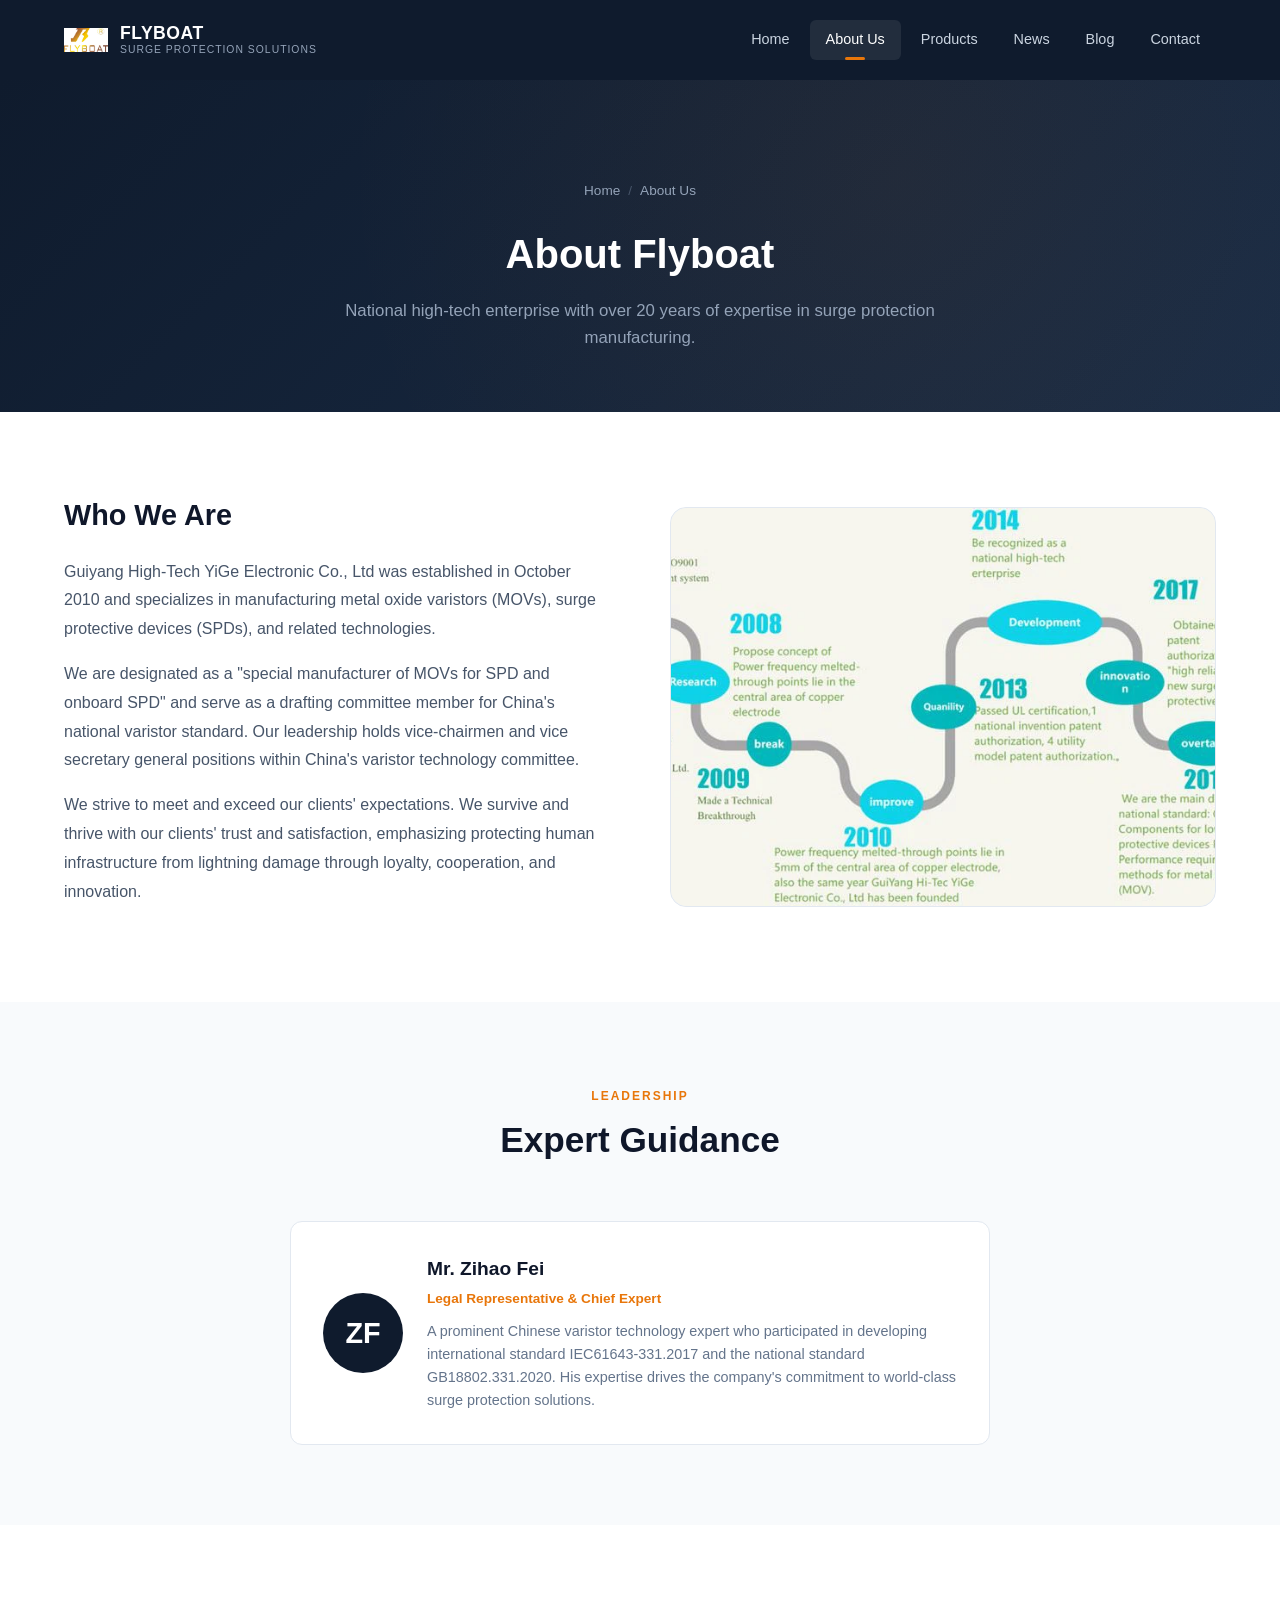
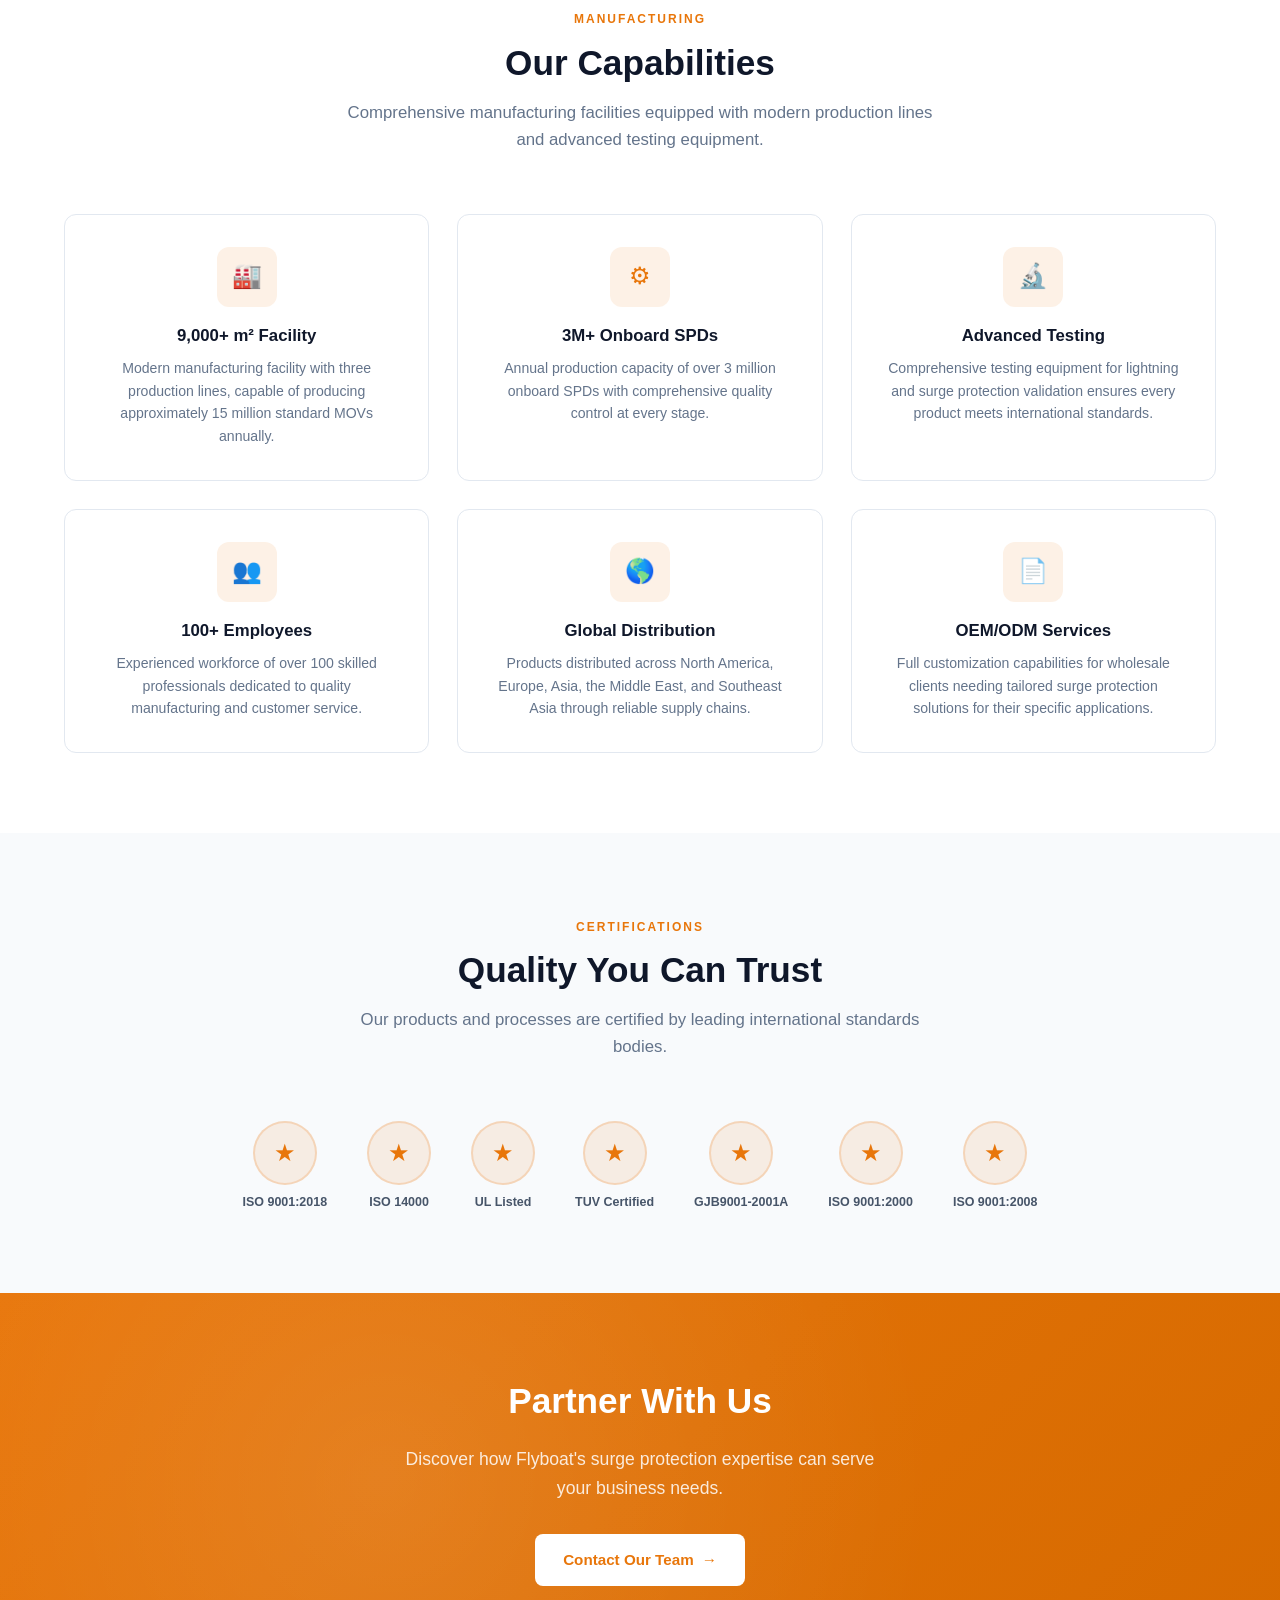
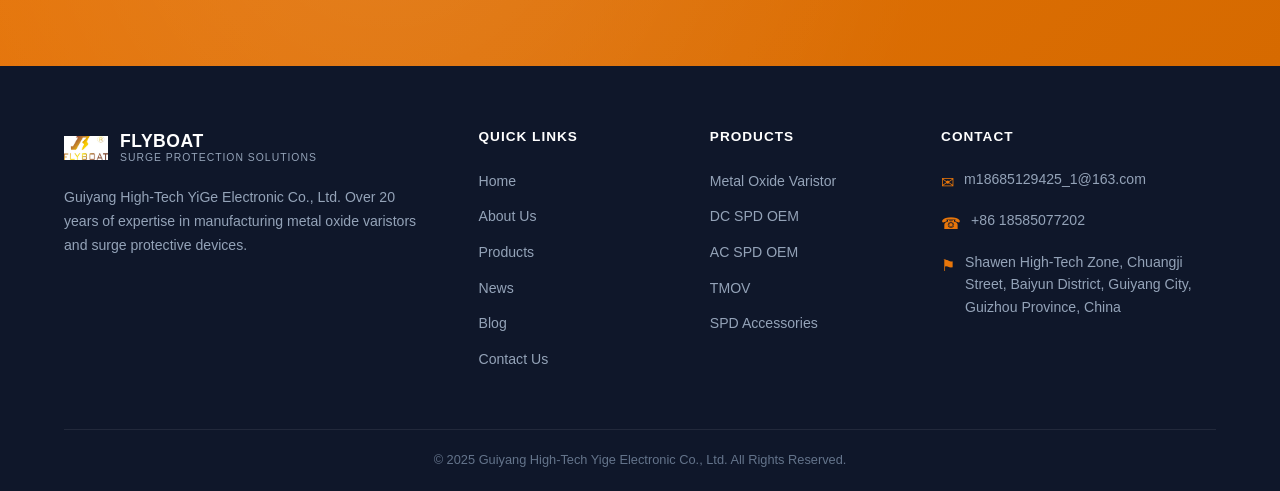
==== about.html @ f87acbf8 "initial commit for flyboat website files" ====
<!DOCTYPE html>
<html lang="en">
<head>
  <meta charset="UTF-8">
  <meta name="viewport" content="width=device-width, initial-scale=1.0">
  <title>About Us | Flyboat MOV</title>
  <meta name="description" content="Learn about Guiyang High-Tech Yige Electronic Co., Ltd - a national high-tech enterprise specializing in MOV and SPD manufacturing since 2010.">
  <link rel="stylesheet" href="css/style.css">
</head>
<body>

  <!-- Header -->
  <header class="header">
    <div class="container">
      <a href="index.html" class="logo">
        <img src="images/logo.jpg" alt="Flyboat Logo" class="logo-img">
        <span>FLYBOAT<span class="logo-sub">Surge Protection Solutions</span></span>
      </a>
      <nav class="nav">
        <a href="index.html">Home</a>
        <a href="about.html" class="active">About Us</a>
        <a href="products.html">Products</a>
        <a href="news.html">News</a>
        <a href="blog.html">Blog</a>
        <a href="contact.html">Contact</a>
      </nav>
      <button class="menu-toggle" aria-label="Toggle menu">
        <span></span><span></span><span></span>
      </button>
    </div>
  </header>

  <!-- Page Header -->
  <div class="page-header">
    <div class="container">
      <div class="breadcrumb">
        <a href="index.html">Home</a>
        <span class="sep">/</span>
        <span>About Us</span>
      </div>
      <h1>About Flyboat</h1>
      <p>National high-tech enterprise with over 20 years of expertise in surge protection manufacturing.</p>
    </div>
  </div>

  <!-- Company Overview -->
  <section class="section">
    <div class="container">
      <div class="about-intro">
        <div class="about-intro-content">
          <h2>Who We Are</h2>
          <p>Guiyang High-Tech YiGe Electronic Co., Ltd was established in October 2010 and specializes in manufacturing metal oxide varistors (MOVs), surge protective devices (SPDs), and related technologies.</p>
          <p>We are designated as a "special manufacturer of MOVs for SPD and onboard SPD" and serve as a drafting committee member for China's national varistor standard. Our leadership holds vice-chairmen and vice secretary general positions within China's varistor technology committee.</p>
          <p>We strive to meet and exceed our clients' expectations. We survive and thrive with our clients' trust and satisfaction, emphasizing protecting human infrastructure from lightning damage through loyalty, cooperation, and innovation.</p>
        </div>
        <div class="about-visual"><img src="images/about-1.webp" alt="Flyboat Factory" style="width:100%;height:100%;object-fit:cover;border-radius:16px;"></div>
      </div>
    </div>
  </section>

  <!-- Leadership -->
  <section class="section section-alt">
    <div class="container">
      <div class="section-header">
        <span class="overline">Leadership</span>
        <h2>Expert Guidance</h2>
      </div>
      <div class="leadership-card">
        <div class="leader-avatar">ZF</div>
        <div class="leader-info">
          <h3>Mr. Zihao Fei</h3>
          <div class="leader-title">Legal Representative &amp; Chief Expert</div>
          <p>A prominent Chinese varistor technology expert who participated in developing international standard IEC61643-331.2017 and the national standard GB18802.331.2020. His expertise drives the company's commitment to world-class surge protection solutions.</p>
        </div>
      </div>
    </div>
  </section>

  <!-- Manufacturing Capabilities -->
  <section class="section">
    <div class="container">
      <div class="section-header">
        <span class="overline">Manufacturing</span>
        <h2>Our Capabilities</h2>
        <p>Comprehensive manufacturing facilities equipped with modern production lines and advanced testing equipment.</p>
      </div>
      <div class="capabilities-grid">
        <div class="capability-card">
          <div class="capability-icon">&#127981;</div>
          <h3>9,000+ m&sup2; Facility</h3>
          <p>Modern manufacturing facility with three production lines, capable of producing approximately 15 million standard MOVs annually.</p>
        </div>
        <div class="capability-card">
          <div class="capability-icon">&#9881;</div>
          <h3>3M+ Onboard SPDs</h3>
          <p>Annual production capacity of over 3 million onboard SPDs with comprehensive quality control at every stage.</p>
        </div>
        <div class="capability-card">
          <div class="capability-icon">&#128300;</div>
          <h3>Advanced Testing</h3>
          <p>Comprehensive testing equipment for lightning and surge protection validation ensures every product meets international standards.</p>
        </div>
        <div class="capability-card">
          <div class="capability-icon">&#128101;</div>
          <h3>100+ Employees</h3>
          <p>Experienced workforce of over 100 skilled professionals dedicated to quality manufacturing and customer service.</p>
        </div>
        <div class="capability-card">
          <div class="capability-icon">&#127758;</div>
          <h3>Global Distribution</h3>
          <p>Products distributed across North America, Europe, Asia, the Middle East, and Southeast Asia through reliable supply chains.</p>
        </div>
        <div class="capability-card">
          <div class="capability-icon">&#128196;</div>
          <h3>OEM/ODM Services</h3>
          <p>Full customization capabilities for wholesale clients needing tailored surge protection solutions for their specific applications.</p>
        </div>
      </div>
    </div>
  </section>

  <!-- Certifications -->
  <section class="section section-alt">
    <div class="container">
      <div class="section-header">
        <span class="overline">Certifications</span>
        <h2>Quality You Can Trust</h2>
        <p>Our products and processes are certified by leading international standards bodies.</p>
      </div>
      <div class="cert-row">
        <div class="cert-badge">
          <div class="cert-icon">&#9733;</div>
          <span>ISO 9001:2018</span>
        </div>
        <div class="cert-badge">
          <div class="cert-icon">&#9733;</div>
          <span>ISO 14000</span>
        </div>
        <div class="cert-badge">
          <div class="cert-icon">&#9733;</div>
          <span>UL Listed</span>
        </div>
        <div class="cert-badge">
          <div class="cert-icon">&#9733;</div>
          <span>TUV Certified</span>
        </div>
        <div class="cert-badge">
          <div class="cert-icon">&#9733;</div>
          <span>GJB9001-2001A</span>
        </div>
        <div class="cert-badge">
          <div class="cert-icon">&#9733;</div>
          <span>ISO 9001:2000</span>
        </div>
        <div class="cert-badge">
          <div class="cert-icon">&#9733;</div>
          <span>ISO 9001:2008</span>
        </div>
      </div>
    </div>
  </section>

  <!-- CTA -->
  <section class="cta">
    <div class="container">
      <h2>Partner With Us</h2>
      <p>Discover how Flyboat's surge protection expertise can serve your business needs.</p>
      <a href="contact.html" class="btn btn-arrow">Contact Our Team</a>
    </div>
  </section>

  <!-- Footer -->
  <footer class="footer">
    <div class="container">
      <div class="footer-grid">
        <div class="footer-brand">
          <div class="logo">
            <img src="images/logo.jpg" alt="Flyboat Logo" class="logo-img">
            <span>FLYBOAT<span class="logo-sub">Surge Protection Solutions</span></span>
          </div>
          <p>Guiyang High-Tech YiGe Electronic Co., Ltd. Over 20 years of expertise in manufacturing metal oxide varistors and surge protective devices.</p>
        </div>
        <div class="footer-col">
          <h4>Quick Links</h4>
          <ul>
            <li><a href="index.html">Home</a></li>
            <li><a href="about.html">About Us</a></li>
            <li><a href="products.html">Products</a></li>
            <li><a href="news.html">News</a></li>
            <li><a href="blog.html">Blog</a></li>
            <li><a href="contact.html">Contact Us</a></li>
          </ul>
        </div>
        <div class="footer-col">
          <h4>Products</h4>
          <ul>
            <li><a href="products.html">Metal Oxide Varistor</a></li>
            <li><a href="products.html">DC SPD OEM</a></li>
            <li><a href="products.html">AC SPD OEM</a></li>
            <li><a href="products.html">TMOV</a></li>
            <li><a href="products.html">SPD Accessories</a></li>
          </ul>
        </div>
        <div class="footer-col">
          <h4>Contact</h4>
          <div class="footer-contact-item">
            <span class="icon">&#9993;</span>
            <span>m18685129425_1@163.com</span>
          </div>
          <div class="footer-contact-item">
            <span class="icon">&#9742;</span>
            <span>+86 18585077202</span>
          </div>
          <div class="footer-contact-item">
            <span class="icon">&#9873;</span>
            <span>Shawen High-Tech Zone, Chuangji Street, Baiyun District, Guiyang City, Guizhou Province, China</span>
          </div>
        </div>
      </div>
      <div class="footer-bottom">
        &copy; 2025 Guiyang High-Tech Yige Electronic Co., Ltd. All Rights Reserved.
      </div>
    </div>
  </footer>

  <script src="js/main.js"></script>
</body>
</html>
---- css/style.css ----
/* =============================================
   FLYBOAT MOV - Professional Industrial Theme
   ============================================= */

/* --- Reset & Base --- */
*, *::before, *::after {
  margin: 0;
  padding: 0;
  box-sizing: border-box;
}

:root {
  --navy: #0f1b2d;
  --navy-light: #1a2d47;
  --blue: #2563eb;
  --blue-dark: #1e40af;
  --orange: #e8760a;
  --orange-light: #f59e0b;
  --white: #ffffff;
  --gray-50: #f8fafc;
  --gray-100: #f1f5f9;
  --gray-200: #e2e8f0;
  --gray-300: #cbd5e1;
  --gray-400: #94a3b8;
  --gray-500: #64748b;
  --gray-600: #475569;
  --gray-700: #334155;
  --gray-800: #1e293b;
  --gray-900: #0f172a;
  --font-main: 'Segoe UI', Roboto, 'Helvetica Neue', Arial, sans-serif;
  --font-heading: 'Segoe UI', Roboto, 'Helvetica Neue', Arial, sans-serif;
  --max-width: 1200px;
  --header-height: 80px;
  --transition: 0.3s ease;
}

html {
  scroll-behavior: smooth;
  font-size: 16px;
}

body {
  font-family: var(--font-main);
  color: var(--gray-800);
  line-height: 1.6;
  background: var(--white);
  -webkit-font-smoothing: antialiased;
}

img {
  max-width: 100%;
  height: auto;
  display: block;
}

a {
  color: inherit;
  text-decoration: none;
}

ul {
  list-style: none;
}

.container {
  max-width: var(--max-width);
  margin: 0 auto;
  padding: 0 24px;
}

/* --- Header / Navigation --- */
.header {
  position: fixed;
  top: 0;
  left: 0;
  right: 0;
  z-index: 1000;
  background: var(--navy);
  height: var(--header-height);
  transition: box-shadow var(--transition);
}

.header.scrolled {
  box-shadow: 0 2px 20px rgba(0, 0, 0, 0.3);
}

.header .container {
  display: flex;
  align-items: center;
  justify-content: space-between;
  height: 100%;
}

.logo {
  display: flex;
  align-items: center;
  gap: 12px;
  color: var(--white);
  font-weight: 700;
  font-size: 1.1rem;
  letter-spacing: 0.5px;
}

.logo-img {
  width: 44px;
  height: 44px;
  border-radius: 8px;
  object-fit: contain;
}

.logo-icon {
  width: 44px;
  height: 44px;
  background: var(--orange);
  border-radius: 8px;
  display: flex;
  align-items: center;
  justify-content: center;
  font-weight: 900;
  font-size: 1.1rem;
  color: var(--white);
}

.logo span {
  display: flex;
  flex-direction: column;
  line-height: 1.2;
}

.logo .logo-sub {
  font-size: 0.65rem;
  font-weight: 400;
  color: var(--gray-400);
  letter-spacing: 1px;
  text-transform: uppercase;
}

.nav {
  display: flex;
  align-items: center;
  gap: 4px;
}

.nav a {
  color: var(--gray-300);
  padding: 8px 16px;
  border-radius: 6px;
  font-size: 0.9rem;
  font-weight: 500;
  transition: all var(--transition);
  position: relative;
}

.nav a:hover,
.nav a.active {
  color: var(--white);
  background: rgba(255, 255, 255, 0.08);
}

.nav a.active::after {
  content: '';
  position: absolute;
  bottom: 0;
  left: 50%;
  transform: translateX(-50%);
  width: 20px;
  height: 3px;
  background: var(--orange);
  border-radius: 3px;
}

/* Mobile menu toggle */
.menu-toggle {
  display: none;
  flex-direction: column;
  gap: 5px;
  background: none;
  border: none;
  cursor: pointer;
  padding: 8px;
}

.menu-toggle span {
  display: block;
  width: 24px;
  height: 2px;
  background: var(--white);
  border-radius: 2px;
  transition: var(--transition);
}

/* --- Hero Section --- */
.hero {
  position: relative;
  min-height: 600px;
  display: flex;
  align-items: center;
  background: linear-gradient(135deg, var(--navy) 0%, var(--navy-light) 50%, #1e3a5f 100%);
  margin-top: var(--header-height);
  overflow: hidden;
}

.hero::before {
  content: '';
  position: absolute;
  inset: 0;
  background:
    radial-gradient(circle at 80% 50%, rgba(232, 118, 10, 0.08) 0%, transparent 50%),
    radial-gradient(circle at 20% 80%, rgba(37, 99, 235, 0.06) 0%, transparent 40%);
}

.hero::after {
  content: '';
  position: absolute;
  right: -100px;
  top: -100px;
  width: 500px;
  height: 500px;
  border: 1px solid rgba(255, 255, 255, 0.03);
  border-radius: 50%;
}

.hero .container {
  position: relative;
  z-index: 1;
  display: grid;
  grid-template-columns: 1fr 1fr;
  gap: 60px;
  align-items: center;
  padding-top: 60px;
  padding-bottom: 60px;
}

.hero-content h1 {
  font-size: 2.8rem;
  font-weight: 800;
  color: var(--white);
  line-height: 1.15;
  margin-bottom: 20px;
}

.hero-content h1 .highlight {
  color: var(--orange);
}

.hero-content p {
  font-size: 1.1rem;
  color: var(--gray-400);
  margin-bottom: 32px;
  max-width: 500px;
  line-height: 1.7;
}

.hero-badges {
  display: flex;
  gap: 12px;
  flex-wrap: wrap;
  margin-bottom: 36px;
}

.hero-badge {
  display: inline-flex;
  align-items: center;
  gap: 6px;
  background: rgba(255, 255, 255, 0.08);
  border: 1px solid rgba(255, 255, 255, 0.1);
  padding: 6px 14px;
  border-radius: 20px;
  font-size: 0.8rem;
  color: var(--gray-300);
}

.hero-badge .badge-dot {
  width: 6px;
  height: 6px;
  background: #22c55e;
  border-radius: 50%;
}

.hero-actions {
  display: flex;
  gap: 16px;
}

.hero-visual {
  display: flex;
  justify-content: center;
  align-items: center;
}

.hero-stats-grid {
  display: grid;
  grid-template-columns: 1fr 1fr;
  gap: 16px;
}

.hero-stat-card {
  background: rgba(255, 255, 255, 0.05);
  border: 1px solid rgba(255, 255, 255, 0.08);
  border-radius: 12px;
  padding: 24px;
  text-align: center;
  backdrop-filter: blur(10px);
  transition: all var(--transition);
}

.hero-stat-card:hover {
  background: rgba(255, 255, 255, 0.08);
  border-color: rgba(232, 118, 10, 0.3);
  transform: translateY(-2px);
}

.hero-stat-card .stat-number {
  font-size: 2.2rem;
  font-weight: 800;
  color: var(--orange);
  line-height: 1;
  margin-bottom: 6px;
}

.hero-stat-card .stat-label {
  font-size: 0.8rem;
  color: var(--gray-400);
  text-transform: uppercase;
  letter-spacing: 1px;
}

/* --- Buttons --- */
.btn {
  display: inline-flex;
  align-items: center;
  gap: 8px;
  padding: 14px 28px;
  border-radius: 8px;
  font-size: 0.95rem;
  font-weight: 600;
  cursor: pointer;
  border: none;
  transition: all var(--transition);
  text-align: center;
}

.btn-primary {
  background: var(--orange);
  color: var(--white);
}

.btn-primary:hover {
  background: #d66a00;
  transform: translateY(-1px);
  box-shadow: 0 8px 24px rgba(232, 118, 10, 0.3);
}

.btn-secondary {
  background: transparent;
  color: var(--white);
  border: 1px solid rgba(255, 255, 255, 0.25);
}

.btn-secondary:hover {
  background: rgba(255, 255, 255, 0.1);
  border-color: rgba(255, 255, 255, 0.4);
}

.btn-outline {
  background: transparent;
  color: var(--orange);
  border: 2px solid var(--orange);
}

.btn-outline:hover {
  background: var(--orange);
  color: var(--white);
}

.btn-dark {
  background: var(--navy);
  color: var(--white);
}

.btn-dark:hover {
  background: var(--navy-light);
}

.btn-sm {
  padding: 10px 20px;
  font-size: 0.85rem;
}

.btn-arrow::after {
  content: '\2192';
  transition: transform var(--transition);
}

.btn-arrow:hover::after {
  transform: translateX(4px);
}

/* --- Section Base --- */
.section {
  padding: 80px 0;
}

.section-alt {
  background: var(--gray-50);
}

.section-dark {
  background: var(--navy);
  color: var(--white);
}

.section-header {
  text-align: center;
  margin-bottom: 60px;
}

.section-header .overline {
  display: inline-block;
  font-size: 0.75rem;
  font-weight: 700;
  text-transform: uppercase;
  letter-spacing: 2px;
  color: var(--orange);
  margin-bottom: 12px;
}

.section-header h2 {
  font-size: 2.2rem;
  font-weight: 800;
  color: var(--gray-900);
  margin-bottom: 16px;
  line-height: 1.2;
}

.section-dark .section-header h2 {
  color: var(--white);
}

.section-header p {
  font-size: 1.05rem;
  color: var(--gray-500);
  max-width: 600px;
  margin: 0 auto;
}

.section-dark .section-header p {
  color: var(--gray-400);
}

/* --- Product Cards --- */
.products-grid {
  display: grid;
  grid-template-columns: repeat(3, 1fr);
  gap: 28px;
}

.product-card {
  background: var(--white);
  border-radius: 12px;
  overflow: hidden;
  border: 1px solid var(--gray-200);
  transition: all var(--transition);
  display: flex;
  flex-direction: column;
}

.product-card:hover {
  transform: translateY(-4px);
  box-shadow: 0 12px 40px rgba(0, 0, 0, 0.1);
  border-color: var(--orange);
}

.product-card-img {
  height: 200px;
  background: var(--gray-100);
  display: flex;
  align-items: center;
  justify-content: center;
  overflow: hidden;
  position: relative;
}

.product-card-img img {
  width: 100%;
  height: 100%;
  object-fit: cover;
}

.product-card-img .placeholder-icon {
  font-size: 3rem;
  color: var(--gray-300);
}

.product-tag {
  position: absolute;
  top: 12px;
  right: 12px;
  background: var(--orange);
  color: var(--white);
  padding: 4px 10px;
  border-radius: 4px;
  font-size: 0.7rem;
  font-weight: 700;
  text-transform: uppercase;
  letter-spacing: 0.5px;
}

.product-card-body {
  padding: 24px;
  flex: 1;
  display: flex;
  flex-direction: column;
}

.product-card-body h3 {
  font-size: 1.1rem;
  font-weight: 700;
  color: var(--gray-900);
  margin-bottom: 10px;
}

.product-card-body p {
  font-size: 0.9rem;
  color: var(--gray-500);
  flex: 1;
  margin-bottom: 16px;
}

.product-card-body .card-link {
  color: var(--orange);
  font-weight: 600;
  font-size: 0.9rem;
  display: inline-flex;
  align-items: center;
  gap: 6px;
  transition: gap var(--transition);
}

.product-card-body .card-link:hover {
  gap: 10px;
}

/* --- Stats Bar --- */
.stats-bar {
  background: var(--navy);
  padding: 40px 0;
}

.stats-grid {
  display: grid;
  grid-template-columns: repeat(6, 1fr);
  gap: 24px;
  text-align: center;
}

.stat-item .stat-number {
  font-size: 2rem;
  font-weight: 800;
  color: var(--orange);
  line-height: 1;
  margin-bottom: 6px;
}

.stat-item .stat-label {
  font-size: 0.78rem;
  color: var(--gray-400);
  text-transform: uppercase;
  letter-spacing: 1px;
}

/* --- About Section (Homepage) --- */
.about-preview {
  display: grid;
  grid-template-columns: 1fr 1fr;
  gap: 60px;
  align-items: center;
}

.about-preview-content .overline {
  display: inline-block;
  font-size: 0.75rem;
  font-weight: 700;
  text-transform: uppercase;
  letter-spacing: 2px;
  color: var(--orange);
  margin-bottom: 12px;
}

.about-preview-content h2 {
  font-size: 2rem;
  font-weight: 800;
  margin-bottom: 20px;
  color: var(--gray-900);
  line-height: 1.2;
}

.about-preview-content p {
  color: var(--gray-600);
  margin-bottom: 16px;
  line-height: 1.7;
}

.about-features {
  display: grid;
  grid-template-columns: 1fr 1fr;
  gap: 16px;
  margin-top: 28px;
}

.about-feature {
  display: flex;
  align-items: flex-start;
  gap: 12px;
}

.about-feature-icon {
  width: 40px;
  height: 40px;
  min-width: 40px;
  background: rgba(232, 118, 10, 0.1);
  border-radius: 8px;
  display: flex;
  align-items: center;
  justify-content: center;
  color: var(--orange);
  font-size: 1.2rem;
}

.about-feature h4 {
  font-size: 0.9rem;
  font-weight: 700;
  color: var(--gray-800);
  margin-bottom: 2px;
}

.about-feature p {
  font-size: 0.8rem;
  color: var(--gray-500);
  margin: 0;
}

.about-preview-visual {
  position: relative;
}

.about-image-grid {
  display: grid;
  grid-template-columns: 1fr 1fr;
  gap: 16px;
}

.about-img-placeholder {
  background: var(--gray-100);
  border-radius: 12px;
  height: 180px;
  display: flex;
  align-items: center;
  justify-content: center;
  color: var(--gray-300);
  font-size: 2rem;
  border: 1px solid var(--gray-200);
  overflow: hidden;
}

.about-img-placeholder img {
  width: 100%;
  height: 100%;
  object-fit: cover;
}

.about-img-placeholder:first-child {
  grid-row: span 2;
  height: 100%;
}

/* --- Certifications --- */
.cert-row {
  display: flex;
  justify-content: center;
  gap: 40px;
  flex-wrap: wrap;
  margin-top: 40px;
}

.cert-badge {
  display: flex;
  flex-direction: column;
  align-items: center;
  gap: 8px;
}

.cert-icon {
  width: 64px;
  height: 64px;
  background: rgba(232, 118, 10, 0.1);
  border-radius: 50%;
  display: flex;
  align-items: center;
  justify-content: center;
  font-size: 1.5rem;
  color: var(--orange);
  border: 2px solid rgba(232, 118, 10, 0.2);
}

.cert-badge span {
  font-size: 0.78rem;
  font-weight: 600;
  color: var(--gray-600);
}

/* --- News Cards --- */
.news-grid {
  display: grid;
  grid-template-columns: repeat(3, 1fr);
  gap: 28px;
}

.news-card {
  background: var(--white);
  border-radius: 12px;
  overflow: hidden;
  border: 1px solid var(--gray-200);
  transition: all var(--transition);
}

.news-card:hover {
  transform: translateY(-4px);
  box-shadow: 0 12px 40px rgba(0, 0, 0, 0.08);
}

.news-card-img {
  height: 180px;
  background: linear-gradient(135deg, var(--navy) 0%, var(--navy-light) 100%);
  display: flex;
  align-items: center;
  justify-content: center;
  color: rgba(255, 255, 255, 0.15);
  font-size: 3rem;
}

.news-card-body {
  padding: 24px;
}

.news-card-body .news-date {
  font-size: 0.78rem;
  color: var(--orange);
  font-weight: 600;
  text-transform: uppercase;
  letter-spacing: 0.5px;
  margin-bottom: 8px;
}

.news-card-body h3 {
  font-size: 1.05rem;
  font-weight: 700;
  color: var(--gray-900);
  margin-bottom: 10px;
  line-height: 1.4;
}

.news-card-body p {
  font-size: 0.88rem;
  color: var(--gray-500);
  line-height: 1.6;
  margin-bottom: 16px;
}

.news-card-body .card-link {
  color: var(--orange);
  font-weight: 600;
  font-size: 0.88rem;
  display: inline-flex;
  align-items: center;
  gap: 6px;
  transition: gap var(--transition);
}

.news-card-body .card-link:hover {
  gap: 10px;
}

/* --- CTA Section --- */
.cta {
  background: linear-gradient(135deg, var(--orange) 0%, #d66a00 100%);
  padding: 80px 0;
  text-align: center;
  position: relative;
  overflow: hidden;
}

.cta::before {
  content: '';
  position: absolute;
  inset: 0;
  background: radial-gradient(circle at 30% 50%, rgba(255, 255, 255, 0.1), transparent 60%);
}

.cta .container {
  position: relative;
  z-index: 1;
}

.cta h2 {
  font-size: 2.2rem;
  font-weight: 800;
  color: var(--white);
  margin-bottom: 16px;
}

.cta p {
  font-size: 1.1rem;
  color: rgba(255, 255, 255, 0.85);
  margin-bottom: 32px;
  max-width: 500px;
  margin-left: auto;
  margin-right: auto;
}

.cta .btn {
  background: var(--white);
  color: var(--orange);
  font-weight: 700;
}

.cta .btn:hover {
  background: var(--gray-100);
  transform: translateY(-2px);
  box-shadow: 0 8px 24px rgba(0, 0, 0, 0.15);
}

/* --- Footer --- */
.footer {
  background: var(--gray-900);
  color: var(--gray-400);
  padding: 60px 0 0;
}

.footer-grid {
  display: grid;
  grid-template-columns: 2fr 1fr 1fr 1.5fr;
  gap: 48px;
  padding-bottom: 48px;
  border-bottom: 1px solid rgba(255, 255, 255, 0.08);
}

.footer-brand .logo {
  margin-bottom: 16px;
}

.footer-brand p {
  font-size: 0.88rem;
  line-height: 1.7;
  color: var(--gray-400);
  margin-bottom: 20px;
}

.footer-social {
  display: flex;
  gap: 12px;
}

.footer-social a {
  width: 36px;
  height: 36px;
  border-radius: 8px;
  background: rgba(255, 255, 255, 0.06);
  display: flex;
  align-items: center;
  justify-content: center;
  color: var(--gray-400);
  transition: all var(--transition);
  font-size: 0.85rem;
}

.footer-social a:hover {
  background: var(--orange);
  color: var(--white);
}

.footer-col h4 {
  font-size: 0.85rem;
  font-weight: 700;
  color: var(--white);
  text-transform: uppercase;
  letter-spacing: 1px;
  margin-bottom: 20px;
}

.footer-col ul li {
  margin-bottom: 10px;
}

.footer-col ul li a {
  font-size: 0.88rem;
  color: var(--gray-400);
  transition: color var(--transition);
}

.footer-col ul li a:hover {
  color: var(--white);
}

.footer-contact-item {
  display: flex;
  align-items: flex-start;
  gap: 10px;
  margin-bottom: 14px;
  font-size: 0.88rem;
}

.footer-contact-item .icon {
  color: var(--orange);
  font-size: 1rem;
  margin-top: 2px;
}

.footer-bottom {
  padding: 20px 0;
  text-align: center;
  font-size: 0.8rem;
  color: var(--gray-500);
}

/* --- Page Header (Inner Pages) --- */
.page-header {
  background: linear-gradient(135deg, var(--navy) 0%, var(--navy-light) 100%);
  padding: 100px 0 60px;
  margin-top: var(--header-height);
  text-align: center;
  position: relative;
  overflow: hidden;
}

.page-header::before {
  content: '';
  position: absolute;
  inset: 0;
  background: radial-gradient(circle at 70% 30%, rgba(232, 118, 10, 0.06), transparent 60%);
}

.page-header .container {
  position: relative;
  z-index: 1;
}

.page-header h1 {
  font-size: 2.5rem;
  font-weight: 800;
  color: var(--white);
  margin-bottom: 12px;
}

.page-header p {
  font-size: 1.05rem;
  color: var(--gray-400);
  max-width: 600px;
  margin: 0 auto;
}

.breadcrumb {
  display: flex;
  justify-content: center;
  gap: 8px;
  font-size: 0.85rem;
  color: var(--gray-400);
  margin-bottom: 20px;
}

.breadcrumb a {
  color: var(--gray-400);
  transition: color var(--transition);
}

.breadcrumb a:hover {
  color: var(--white);
}

.breadcrumb .sep {
  color: var(--gray-600);
}

/* --- About Page --- */
.about-intro {
  display: grid;
  grid-template-columns: 1fr 1fr;
  gap: 60px;
  align-items: center;
}

.about-intro-content h2 {
  font-size: 1.8rem;
  font-weight: 800;
  color: var(--gray-900);
  margin-bottom: 20px;
}

.about-intro-content p {
  color: var(--gray-600);
  margin-bottom: 16px;
  line-height: 1.8;
}

.about-visual {
  background: var(--gray-100);
  border-radius: 16px;
  height: 400px;
  display: flex;
  align-items: center;
  justify-content: center;
  font-size: 4rem;
  color: var(--gray-300);
  border: 1px solid var(--gray-200);
}

.leadership-card {
  background: var(--white);
  border-radius: 12px;
  padding: 32px;
  border: 1px solid var(--gray-200);
  display: flex;
  gap: 24px;
  align-items: center;
  max-width: 700px;
  margin: 0 auto;
}

.leader-avatar {
  width: 80px;
  height: 80px;
  min-width: 80px;
  background: var(--navy);
  border-radius: 50%;
  display: flex;
  align-items: center;
  justify-content: center;
  color: var(--white);
  font-size: 1.8rem;
  font-weight: 700;
}

.leader-info h3 {
  font-size: 1.2rem;
  font-weight: 700;
  color: var(--gray-900);
  margin-bottom: 4px;
}

.leader-info .leader-title {
  font-size: 0.85rem;
  color: var(--orange);
  font-weight: 600;
  margin-bottom: 10px;
}

.leader-info p {
  font-size: 0.9rem;
  color: var(--gray-500);
  line-height: 1.6;
}

.capabilities-grid {
  display: grid;
  grid-template-columns: repeat(3, 1fr);
  gap: 28px;
}

.capability-card {
  background: var(--white);
  border-radius: 12px;
  padding: 32px;
  border: 1px solid var(--gray-200);
  text-align: center;
  transition: all var(--transition);
}

.capability-card:hover {
  border-color: var(--orange);
  transform: translateY(-2px);
  box-shadow: 0 8px 30px rgba(0, 0, 0, 0.06);
}

.capability-icon {
  width: 60px;
  height: 60px;
  background: rgba(232, 118, 10, 0.1);
  border-radius: 12px;
  display: flex;
  align-items: center;
  justify-content: center;
  font-size: 1.5rem;
  color: var(--orange);
  margin: 0 auto 16px;
}

.capability-card h3 {
  font-size: 1.05rem;
  font-weight: 700;
  margin-bottom: 8px;
  color: var(--gray-900);
}

.capability-card p {
  font-size: 0.88rem;
  color: var(--gray-500);
}

/* --- Products Page --- */
.product-categories {
  display: grid;
  grid-template-columns: repeat(2, 1fr);
  gap: 28px;
}

.product-category-card {
  background: var(--white);
  border-radius: 12px;
  overflow: hidden;
  border: 1px solid var(--gray-200);
  display: flex;
  transition: all var(--transition);
}

.product-category-card:hover {
  transform: translateY(-4px);
  box-shadow: 0 12px 40px rgba(0, 0, 0, 0.1);
  border-color: var(--orange);
}

.product-category-img {
  width: 200px;
  min-width: 200px;
  background: var(--gray-100);
  display: flex;
  align-items: center;
  justify-content: center;
  font-size: 3rem;
  color: var(--gray-300);
}

.product-category-body {
  padding: 28px;
  flex: 1;
}

.product-category-body h3 {
  font-size: 1.15rem;
  font-weight: 700;
  color: var(--gray-900);
  margin-bottom: 10px;
}

.product-category-body p {
  font-size: 0.9rem;
  color: var(--gray-500);
  line-height: 1.6;
  margin-bottom: 16px;
}

.product-list-section h3 {
  font-size: 1.3rem;
  font-weight: 700;
  color: var(--gray-900);
  margin-bottom: 24px;
  padding-bottom: 12px;
  border-bottom: 2px solid var(--gray-200);
}

.product-list {
  display: grid;
  grid-template-columns: repeat(3, 1fr);
  gap: 24px;
}

.product-list-item {
  background: var(--white);
  border-radius: 10px;
  padding: 20px;
  border: 1px solid var(--gray-200);
  transition: all var(--transition);
}

.product-list-item:hover {
  border-color: var(--orange);
  box-shadow: 0 4px 16px rgba(0, 0, 0, 0.06);
}

.product-list-item h4 {
  font-size: 0.95rem;
  font-weight: 600;
  color: var(--gray-800);
  margin-bottom: 6px;
}

.product-list-item p {
  font-size: 0.82rem;
  color: var(--gray-500);
}

/* --- Contact Page --- */
.contact-grid {
  display: grid;
  grid-template-columns: 1fr 1fr;
  gap: 48px;
}

.contact-info-cards {
  display: flex;
  flex-direction: column;
  gap: 20px;
}

.contact-info-card {
  background: var(--white);
  border-radius: 12px;
  padding: 24px;
  border: 1px solid var(--gray-200);
  display: flex;
  align-items: flex-start;
  gap: 16px;
  transition: all var(--transition);
}

.contact-info-card:hover {
  border-color: var(--orange);
  box-shadow: 0 4px 16px rgba(0, 0, 0, 0.06);
}

.contact-icon {
  width: 48px;
  height: 48px;
  min-width: 48px;
  background: rgba(232, 118, 10, 0.1);
  border-radius: 10px;
  display: flex;
  align-items: center;
  justify-content: center;
  font-size: 1.2rem;
  color: var(--orange);
}

.contact-info-card h4 {
  font-size: 0.95rem;
  font-weight: 700;
  color: var(--gray-800);
  margin-bottom: 4px;
}

.contact-info-card p {
  font-size: 0.9rem;
  color: var(--gray-500);
}

.contact-info-card a {
  color: var(--orange);
  font-weight: 500;
}

.contact-form {
  background: var(--white);
  border-radius: 12px;
  padding: 36px;
  border: 1px solid var(--gray-200);
}

.contact-form h3 {
  font-size: 1.3rem;
  font-weight: 700;
  color: var(--gray-900);
  margin-bottom: 24px;
}

.form-group {
  margin-bottom: 20px;
}

.form-group label {
  display: block;
  font-size: 0.85rem;
  font-weight: 600;
  color: var(--gray-700);
  margin-bottom: 6px;
}

.form-group input,
.form-group textarea,
.form-group select {
  width: 100%;
  padding: 12px 16px;
  border-radius: 8px;
  border: 1px solid var(--gray-300);
  font-family: var(--font-main);
  font-size: 0.9rem;
  color: var(--gray-800);
  transition: border-color var(--transition);
  background: var(--white);
}

.form-group input:focus,
.form-group textarea:focus,
.form-group select:focus {
  outline: none;
  border-color: var(--orange);
  box-shadow: 0 0 0 3px rgba(232, 118, 10, 0.1);
}

.form-group textarea {
  resize: vertical;
  min-height: 120px;
}

.form-row {
  display: grid;
  grid-template-columns: 1fr 1fr;
  gap: 16px;
}

/* --- Blog / News Page Styles --- */
.articles-grid {
  display: grid;
  grid-template-columns: repeat(3, 1fr);
  gap: 28px;
}

.article-card {
  background: var(--white);
  border-radius: 12px;
  overflow: hidden;
  border: 1px solid var(--gray-200);
  transition: all var(--transition);
}

.article-card:hover {
  transform: translateY(-4px);
  box-shadow: 0 12px 40px rgba(0, 0, 0, 0.08);
}

.article-card-header {
  height: 160px;
  background: linear-gradient(135deg, var(--navy) 0%, var(--navy-light) 100%);
  display: flex;
  align-items: center;
  justify-content: center;
  color: rgba(255, 255, 255, 0.12);
  font-size: 3rem;
  position: relative;
}

.article-card-header .article-type {
  position: absolute;
  top: 12px;
  left: 12px;
  background: var(--orange);
  color: var(--white);
  padding: 4px 10px;
  border-radius: 4px;
  font-size: 0.7rem;
  font-weight: 700;
  text-transform: uppercase;
}

.article-card-body {
  padding: 24px;
}

.article-card-body .article-date {
  font-size: 0.78rem;
  color: var(--orange);
  font-weight: 600;
  margin-bottom: 8px;
}

.article-card-body h3 {
  font-size: 1.05rem;
  font-weight: 700;
  color: var(--gray-900);
  margin-bottom: 10px;
  line-height: 1.4;
}

.article-card-body p {
  font-size: 0.88rem;
  color: var(--gray-500);
  line-height: 1.6;
  margin-bottom: 16px;
}

/* --- Map Placeholder --- */
.map-placeholder {
  background: var(--gray-100);
  border-radius: 12px;
  height: 300px;
  display: flex;
  flex-direction: column;
  align-items: center;
  justify-content: center;
  color: var(--gray-400);
  gap: 12px;
  border: 1px solid var(--gray-200);
  margin-top: 40px;
}

.map-placeholder .map-icon {
  font-size: 2.5rem;
}

.map-placeholder p {
  font-size: 0.9rem;
}

/* --- Responsive --- */
/* --- Product Detail Page --- */
.page-header-sm {
  padding: 100px 0 20px;
  background: var(--navy);
}

.page-header-sm .breadcrumb {
  color: var(--gray-300);
  font-size: 0.9rem;
}

.page-header-sm .breadcrumb a {
  color: var(--gray-300);
  text-decoration: none;
}

.page-header-sm .breadcrumb a:hover {
  color: var(--orange);
}

.page-header-sm .breadcrumb .sep {
  margin: 0 8px;
  color: var(--gray-500);
}

.product-detail-section {
  padding-top: 48px;
}

.product-detail-top {
  display: grid;
  grid-template-columns: 1fr 1fr;
  gap: 48px;
  margin-bottom: 48px;
}

.product-detail-image {
  background: var(--gray-50);
  border-radius: 12px;
  overflow: hidden;
  border: 1px solid var(--gray-200);
  display: flex;
  align-items: center;
  justify-content: center;
  padding: 24px;
}

.product-detail-image img {
  max-width: 100%;
  max-height: 400px;
  object-fit: contain;
}

.product-detail-info {
  display: flex;
  flex-direction: column;
  gap: 16px;
}

.product-detail-category {
  display: inline-block;
  background: var(--orange);
  color: var(--white);
  padding: 4px 14px;
  border-radius: 20px;
  font-size: 0.8rem;
  font-weight: 600;
  text-transform: uppercase;
  letter-spacing: 0.5px;
  align-self: flex-start;
}

.product-detail-info h1 {
  font-size: 1.8rem;
  color: var(--navy);
  line-height: 1.3;
  margin: 0;
}

.product-detail-short {
  font-size: 1rem;
  color: var(--gray-600);
  line-height: 1.6;
}

.product-detail-key-specs {
  display: grid;
  grid-template-columns: repeat(2, 1fr);
  gap: 12px;
  margin: 8px 0;
}

.key-spec {
  background: var(--gray-50);
  border: 1px solid var(--gray-200);
  border-radius: 8px;
  padding: 12px 16px;
  display: flex;
  flex-direction: column;
  gap: 4px;
}

.key-spec-label {
  font-size: 0.75rem;
  color: var(--gray-500);
  text-transform: uppercase;
  letter-spacing: 0.5px;
  font-weight: 600;
}

.key-spec-value {
  font-size: 0.95rem;
  color: var(--navy);
  font-weight: 600;
}

.product-detail-actions {
  display: flex;
  gap: 12px;
  margin: 8px 0;
}

.product-detail-meta {
  border-top: 1px solid var(--gray-200);
  padding-top: 16px;
  display: flex;
  flex-direction: column;
  gap: 8px;
}

.product-detail-meta .meta-item {
  font-size: 0.85rem;
  color: var(--gray-600);
}

.product-detail-meta .meta-item strong {
  color: var(--gray-800);
  margin-right: 6px;
}

/* Product Detail Blocks */
.product-detail-block {
  border-top: 1px solid var(--gray-200);
  padding-top: 40px;
  margin-top: 40px;
}

.product-detail-block h2 {
  font-size: 1.5rem;
  color: var(--navy);
  margin-bottom: 20px;
  position: relative;
  padding-bottom: 12px;
}

.product-detail-block h2::after {
  content: '';
  position: absolute;
  bottom: 0;
  left: 0;
  width: 50px;
  height: 3px;
  background: var(--orange);
  border-radius: 2px;
}

/* Feature List */
.feature-list {
  list-style: none;
  padding: 0;
  display: grid;
  grid-template-columns: 1fr 1fr;
  gap: 12px;
}

.feature-list li {
  padding: 10px 16px 10px 32px;
  background: var(--gray-50);
  border-radius: 8px;
  position: relative;
  font-size: 0.95rem;
  color: var(--gray-700);
  line-height: 1.5;
}

.feature-list li::before {
  content: '\2713';
  position: absolute;
  left: 12px;
  top: 10px;
  color: var(--orange);
  font-weight: 700;
}

.applications-list li::before {
  content: '\25B8';
}

/* Spec Tables */
.spec-table-title {
  font-size: 1.1rem;
  color: var(--navy-light);
  margin: 24px 0 12px;
  font-weight: 600;
}

.spec-table-wrap {
  overflow-x: auto;
  margin-bottom: 24px;
  border-radius: 8px;
  border: 1px solid var(--gray-200);
}

.spec-table {
  width: 100%;
  border-collapse: collapse;
  font-size: 0.88rem;
}

.spec-table th {
  background: var(--navy);
  color: var(--white);
  padding: 12px 16px;
  text-align: left;
  font-weight: 600;
  white-space: nowrap;
  font-size: 0.82rem;
  text-transform: uppercase;
  letter-spacing: 0.3px;
}

.spec-table td {
  padding: 10px 16px;
  border-bottom: 1px solid var(--gray-200);
  color: var(--gray-700);
  white-space: nowrap;
}

.spec-table tbody tr:last-child td {
  border-bottom: none;
}

.spec-table tbody tr:nth-child(even) {
  background: var(--gray-50);
}

.spec-table tbody tr:hover {
  background: rgba(37, 99, 235, 0.04);
}

/* Standards */
.standards-row {
  display: flex;
  flex-wrap: wrap;
  gap: 10px;
}

.standard-badge {
  background: var(--navy);
  color: var(--white);
  padding: 8px 18px;
  border-radius: 6px;
  font-size: 0.85rem;
  font-weight: 600;
}

/* Inquiry Modal */
.modal-overlay {
  position: fixed;
  top: 0;
  left: 0;
  right: 0;
  bottom: 0;
  background: rgba(0, 0, 0, 0.6);
  z-index: 2000;
  display: flex;
  align-items: center;
  justify-content: center;
  padding: 20px;
  backdrop-filter: blur(4px);
}

.modal {
  background: var(--white);
  border-radius: 16px;
  padding: 40px;
  max-width: 600px;
  width: 100%;
  max-height: 90vh;
  overflow-y: auto;
  position: relative;
  box-shadow: 0 24px 48px rgba(0, 0, 0, 0.2);
}

.modal-close {
  position: absolute;
  top: 16px;
  right: 20px;
  background: none;
  border: none;
  font-size: 1.8rem;
  color: var(--gray-500);
  cursor: pointer;
  line-height: 1;
  padding: 4px;
}

.modal-close:hover {
  color: var(--gray-800);
}

.modal h2 {
  font-size: 1.4rem;
  color: var(--navy);
  margin-bottom: 4px;
}

.modal-product-name {
  color: var(--orange);
  font-size: 0.95rem;
  font-weight: 600;
  margin-bottom: 24px;
}

.modal .form-group {
  margin-bottom: 16px;
}

.modal .form-group label {
  display: block;
  font-size: 0.85rem;
  font-weight: 600;
  color: var(--gray-700);
  margin-bottom: 6px;
}

.modal .form-group input,
.modal .form-group textarea {
  width: 100%;
  padding: 10px 14px;
  border: 1px solid var(--gray-300);
  border-radius: 8px;
  font-size: 0.95rem;
  font-family: var(--font-main);
  transition: border-color var(--transition);
}

.modal .form-group input:focus,
.modal .form-group textarea:focus {
  outline: none;
  border-color: var(--blue);
  box-shadow: 0 0 0 3px rgba(37, 99, 235, 0.1);
}

.modal .form-group textarea {
  min-height: 100px;
  resize: vertical;
}

.modal .form-row {
  display: grid;
  grid-template-columns: 1fr 1fr;
  gap: 16px;
}

/* Products Grid on product detail page (related products) */
.product-detail-block .products-grid {
  grid-template-columns: repeat(3, 1fr);
}

.product-detail-block .product-card {
  border: 1px solid var(--gray-200);
  border-radius: 12px;
  overflow: hidden;
  transition: transform var(--transition), box-shadow var(--transition);
  background: var(--white);
}

.product-detail-block .product-card:hover {
  transform: translateY(-4px);
  box-shadow: 0 8px 24px rgba(0, 0, 0, 0.1);
}

.product-detail-block .product-card a {
  text-decoration: none;
  color: inherit;
  display: block;
}

.product-card-img {
  height: 180px;
  overflow: hidden;
  background: var(--gray-50);
  display: flex;
  align-items: center;
  justify-content: center;
  padding: 16px;
}

.product-card-img img {
  max-width: 100%;
  max-height: 100%;
  object-fit: contain;
}

.product-card-body {
  padding: 20px;
}

.product-card-body h3 {
  font-size: 1rem;
  color: var(--navy);
  margin-bottom: 8px;
}

.product-card-body p {
  font-size: 0.85rem;
  color: var(--gray-600);
  margin-bottom: 12px;
  line-height: 1.5;
}

.card-link {
  font-size: 0.85rem;
  color: var(--orange);
  font-weight: 600;
}

/* Products listing page - clickable product cards */
.product-list-item a {
  text-decoration: none;
  color: inherit;
  display: flex;
  gap: 20px;
  align-items: center;
}

.product-list-item a:hover {
  color: var(--orange);
}

.product-list-thumb {
  width: 80px;
  height: 80px;
  min-width: 80px;
  border-radius: 8px;
  overflow: hidden;
  background: var(--gray-50);
  display: flex;
  align-items: center;
  justify-content: center;
  padding: 8px;
  border: 1px solid var(--gray-200);
}

.product-list-thumb img {
  max-width: 100%;
  max-height: 100%;
  object-fit: contain;
}

.product-list-content h4 {
  margin-bottom: 4px;
}

.product-list-content p {
  margin-bottom: 0;
}

.product-list-arrow {
  margin-left: auto;
  color: var(--orange);
  font-weight: 600;
  font-size: 1.2rem;
  min-width: 24px;
}

@media (max-width: 1024px) {
  .hero .container {
    grid-template-columns: 1fr;
    text-align: center;
  }

  .hero-content p {
    margin-left: auto;
    margin-right: auto;
  }

  .hero-actions {
    justify-content: center;
  }

  .hero-badges {
    justify-content: center;
  }

  .hero-stats-grid {
    max-width: 400px;
    margin: 0 auto;
  }

  .products-grid,
  .news-grid,
  .articles-grid {
    grid-template-columns: repeat(2, 1fr);
  }

  .about-preview,
  .about-intro,
  .contact-grid {
    grid-template-columns: 1fr;
  }

  .stats-grid {
    grid-template-columns: repeat(3, 1fr);
  }

  .footer-grid {
    grid-template-columns: 1fr 1fr;
    gap: 32px;
  }

  .product-categories {
    grid-template-columns: 1fr;
  }

  .capabilities-grid {
    grid-template-columns: repeat(2, 1fr);
  }

  .product-detail-top {
    grid-template-columns: 1fr 1fr;
    gap: 32px;
  }

  .product-detail-block .products-grid {
    grid-template-columns: repeat(2, 1fr);
  }

  .feature-list {
    grid-template-columns: 1fr;
  }
}

@media (max-width: 768px) {
  :root {
    --header-height: 64px;
  }

  .nav {
    display: none;
    position: fixed;
    top: var(--header-height);
    left: 0;
    right: 0;
    background: var(--navy);
    flex-direction: column;
    padding: 16px;
    gap: 4px;
    border-top: 1px solid rgba(255, 255, 255, 0.08);
    box-shadow: 0 8px 32px rgba(0, 0, 0, 0.3);
  }

  .nav.open {
    display: flex;
  }

  .nav a {
    padding: 12px 16px;
    width: 100%;
  }

  .menu-toggle {
    display: flex;
  }

  .hero {
    min-height: auto;
  }

  .hero-content h1 {
    font-size: 2rem;
  }

  .hero-stats-grid {
    grid-template-columns: 1fr 1fr;
  }

  .section {
    padding: 60px 0;
  }

  .section-header h2 {
    font-size: 1.7rem;
  }

  .products-grid,
  .news-grid,
  .articles-grid,
  .capabilities-grid {
    grid-template-columns: 1fr;
  }

  .product-list {
    grid-template-columns: 1fr;
  }

  .stats-grid {
    grid-template-columns: repeat(2, 1fr);
    gap: 20px;
  }

  .footer-grid {
    grid-template-columns: 1fr;
  }

  .page-header h1 {
    font-size: 1.8rem;
  }

  .product-category-card {
    flex-direction: column;
  }

  .product-category-img {
    width: 100%;
    height: 160px;
  }

  .leadership-card {
    flex-direction: column;
    text-align: center;
  }

  .form-row {
    grid-template-columns: 1fr;
  }

  .about-features {
    grid-template-columns: 1fr;
  }

  .cta h2 {
    font-size: 1.6rem;
  }

  .product-detail-top {
    grid-template-columns: 1fr;
    gap: 24px;
  }

  .product-detail-image {
    max-height: 300px;
  }

  .product-detail-key-specs {
    grid-template-columns: 1fr 1fr;
  }

  .product-detail-actions {
    flex-direction: column;
  }

  .product-detail-actions .btn {
    text-align: center;
  }

  .product-detail-info h1 {
    font-size: 1.4rem;
  }

  .product-detail-block .products-grid {
    grid-template-columns: 1fr;
  }

  .modal {
    padding: 24px;
    margin: 12px;
  }

  .modal .form-row {
    grid-template-columns: 1fr;
  }

  .product-list-thumb {
    width: 60px;
    height: 60px;
    min-width: 60px;
  }
}
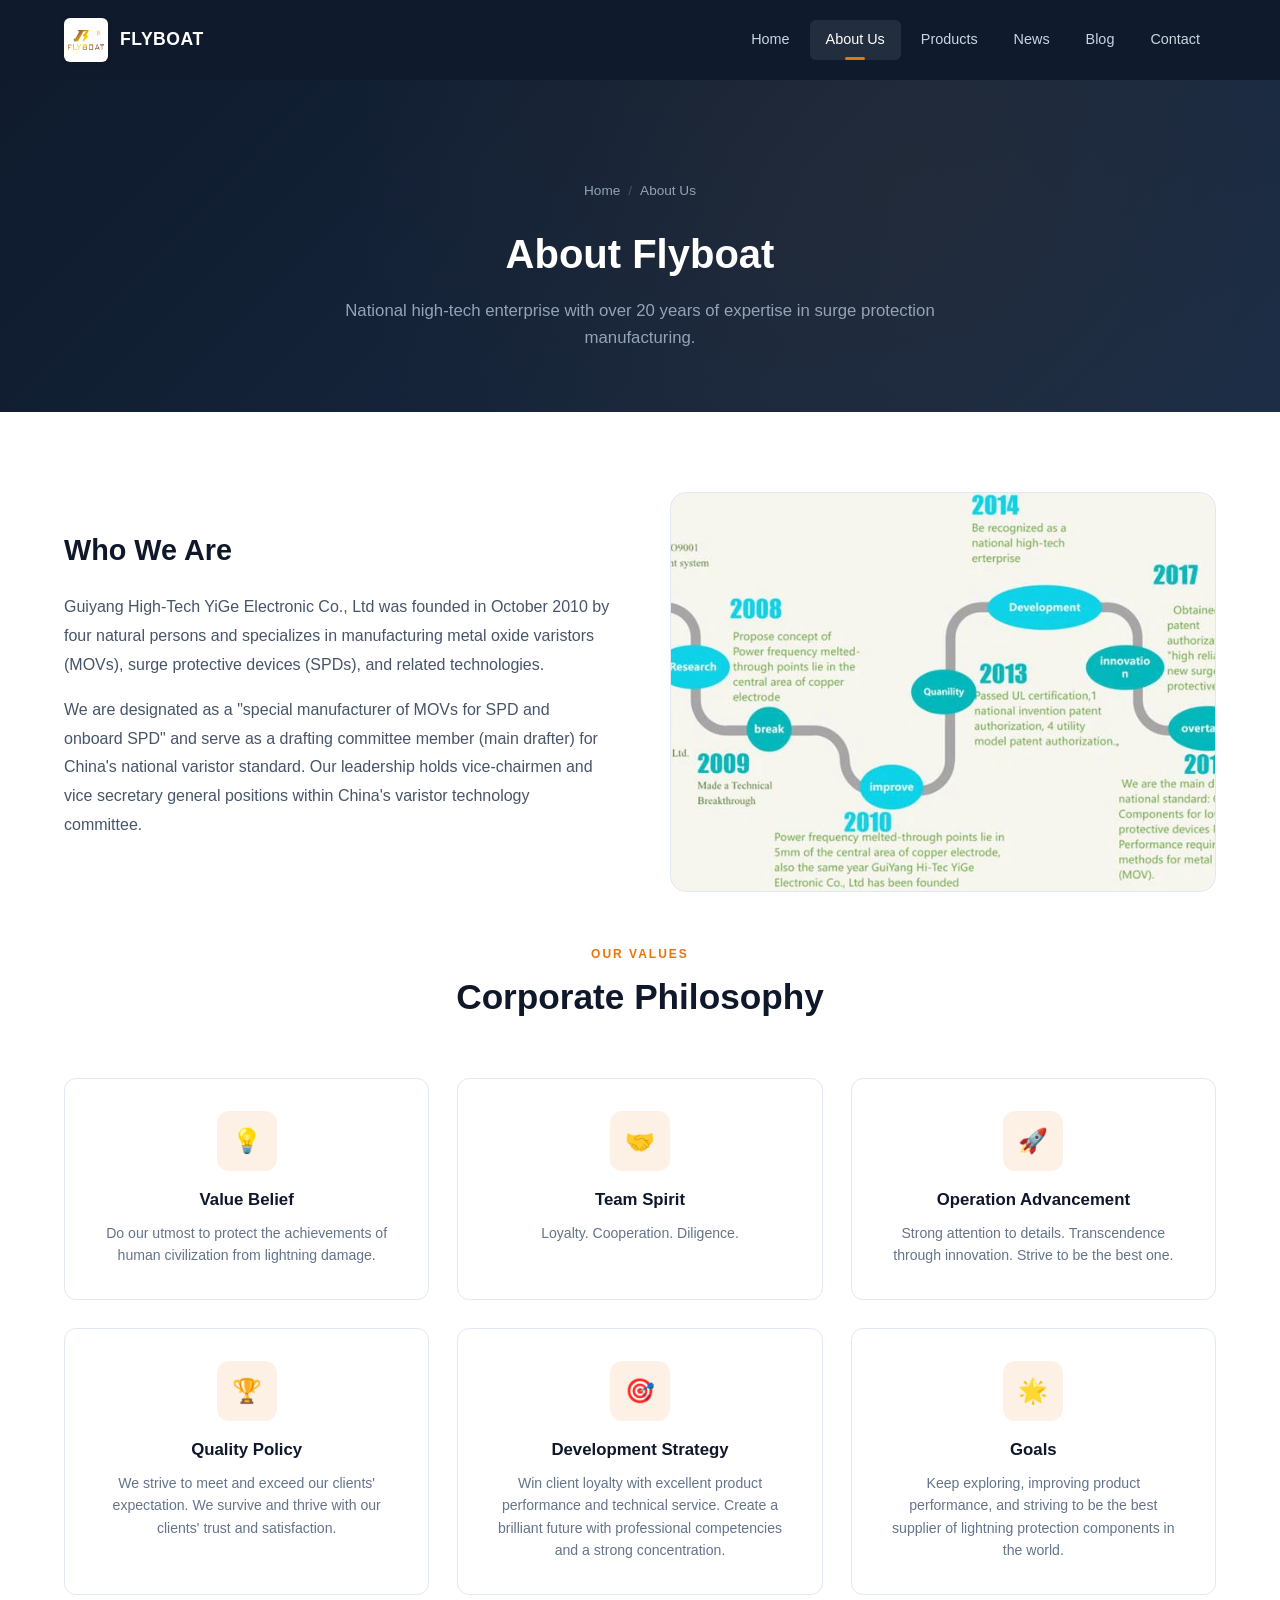
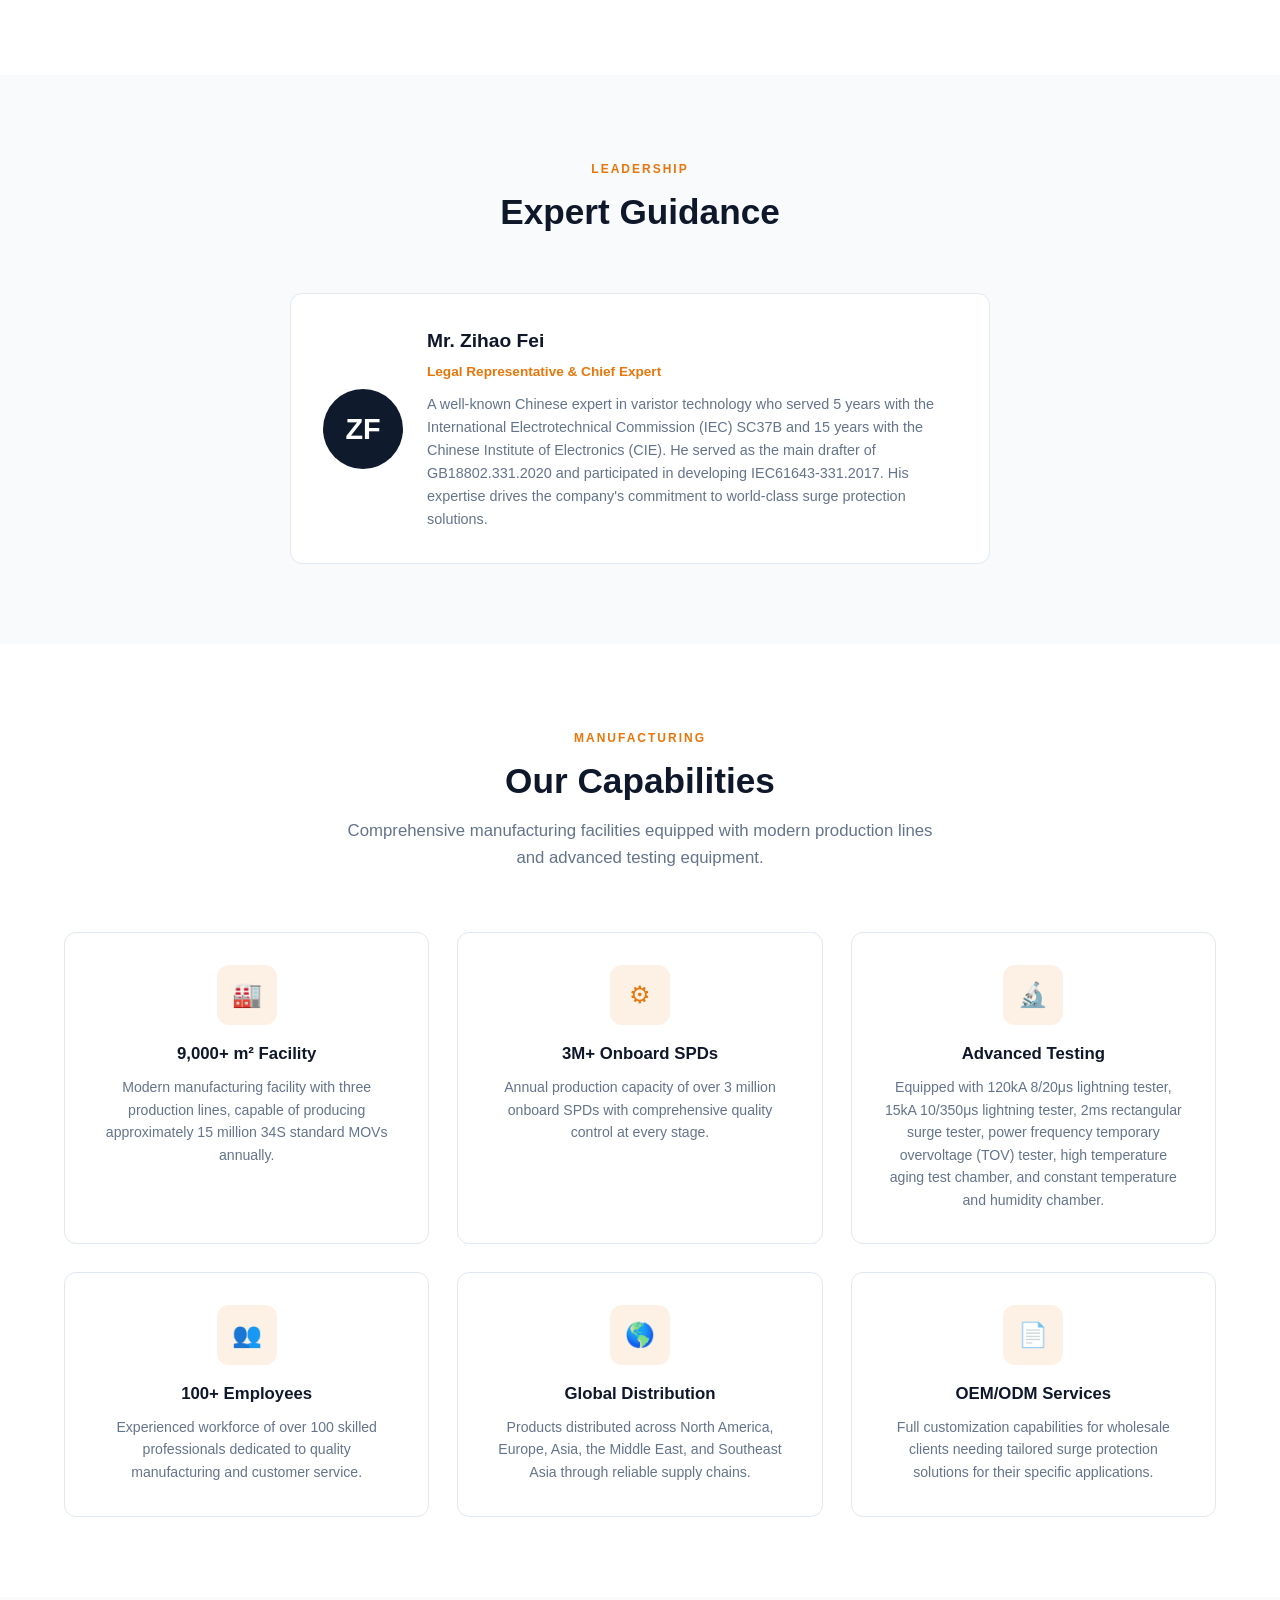
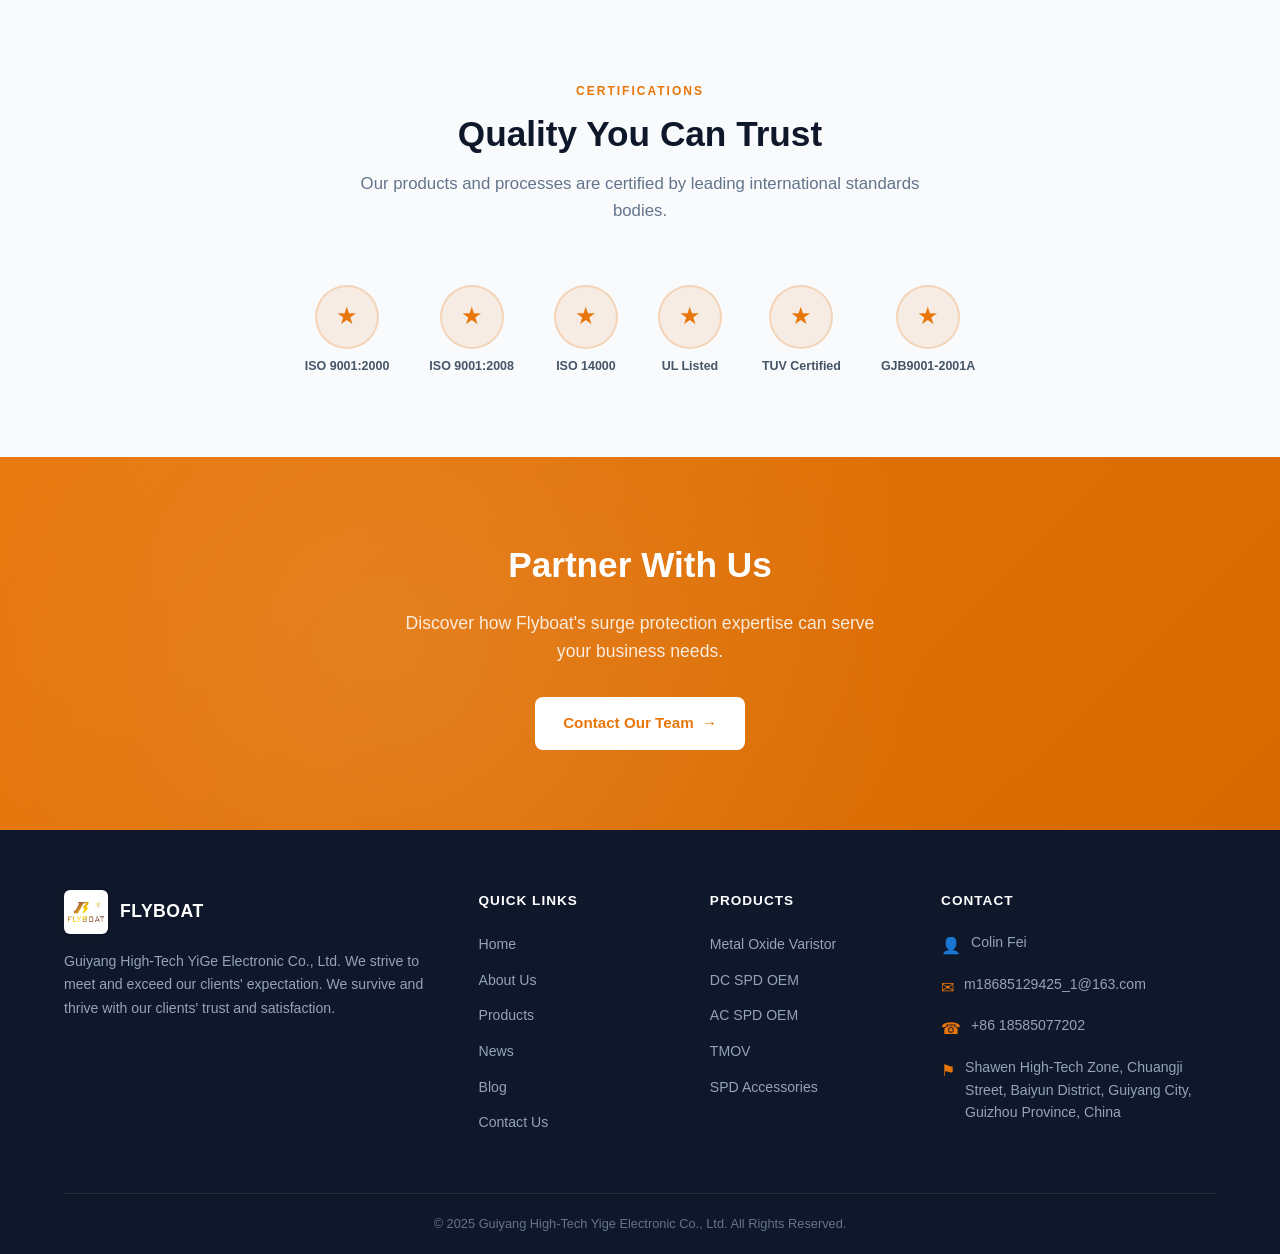
==== commit 4ed63192: "Updated product contents and logo image" ====
--- a/about.html
+++ b/about.html
@@ -14,7 +14,7 @@
     <div class="container">
       <a href="index.html" class="logo">
         <img src="images/logo.jpg" alt="Flyboat Logo" class="logo-img">
-        <span>FLYBOAT<span class="logo-sub">Surge Protection Solutions</span></span>
+        <span>FLYBOAT</span>
       </a>
       <nav class="nav">
         <a href="index.html">Home</a>
@@ -49,11 +49,50 @@
       <div class="about-intro">
         <div class="about-intro-content">
           <h2>Who We Are</h2>
-          <p>Guiyang High-Tech YiGe Electronic Co., Ltd was established in October 2010 and specializes in manufacturing metal oxide varistors (MOVs), surge protective devices (SPDs), and related technologies.</p>
-          <p>We are designated as a "special manufacturer of MOVs for SPD and onboard SPD" and serve as a drafting committee member for China's national varistor standard. Our leadership holds vice-chairmen and vice secretary general positions within China's varistor technology committee.</p>
-          <p>We strive to meet and exceed our clients' expectations. We survive and thrive with our clients' trust and satisfaction, emphasizing protecting human infrastructure from lightning damage through loyalty, cooperation, and innovation.</p>
+          <p>Guiyang High-Tech YiGe Electronic Co., Ltd was founded in October 2010 by four natural persons and specializes in manufacturing metal oxide varistors (MOVs), surge protective devices (SPDs), and related technologies.</p>
+          <p>We are designated as a "special manufacturer of MOVs for SPD and onboard SPD" and serve as a drafting committee member (main drafter) for China's national varistor standard. Our leadership holds vice-chairmen and vice secretary general positions within China's varistor technology committee.</p>
         </div>
         <div class="about-visual"><img src="images/about-1.webp" alt="Flyboat Factory" style="width:100%;height:100%;object-fit:cover;border-radius:16px;"></div>
+      </div>
+
+      <!-- Corporate Values -->
+      <div class="values-framework" style="margin-top:3rem;">
+        <div class="section-header">
+          <span class="overline">Our Values</span>
+          <h2>Corporate Philosophy</h2>
+        </div>
+        <div class="capabilities-grid">
+          <div class="capability-card">
+            <div class="capability-icon">&#128161;</div>
+            <h3>Value Belief</h3>
+            <p>Do our utmost to protect the achievements of human civilization from lightning damage.</p>
+          </div>
+          <div class="capability-card">
+            <div class="capability-icon">&#129309;</div>
+            <h3>Team Spirit</h3>
+            <p>Loyalty. Cooperation. Diligence.</p>
+          </div>
+          <div class="capability-card">
+            <div class="capability-icon">&#128640;</div>
+            <h3>Operation Advancement</h3>
+            <p>Strong attention to details. Transcendence through innovation. Strive to be the best one.</p>
+          </div>
+          <div class="capability-card">
+            <div class="capability-icon">&#127942;</div>
+            <h3>Quality Policy</h3>
+            <p>We strive to meet and exceed our clients' expectation. We survive and thrive with our clients' trust and satisfaction.</p>
+          </div>
+          <div class="capability-card">
+            <div class="capability-icon">&#127919;</div>
+            <h3>Development Strategy</h3>
+            <p>Win client loyalty with excellent product performance and technical service. Create a brilliant future with professional competencies and a strong concentration.</p>
+          </div>
+          <div class="capability-card">
+            <div class="capability-icon">&#127775;</div>
+            <h3>Goals</h3>
+            <p>Keep exploring, improving product performance, and striving to be the best supplier of lightning protection components in the world.</p>
+          </div>
+        </div>
       </div>
     </div>
   </section>
@@ -70,7 +109,7 @@
         <div class="leader-info">
           <h3>Mr. Zihao Fei</h3>
           <div class="leader-title">Legal Representative &amp; Chief Expert</div>
-          <p>A prominent Chinese varistor technology expert who participated in developing international standard IEC61643-331.2017 and the national standard GB18802.331.2020. His expertise drives the company's commitment to world-class surge protection solutions.</p>
+          <p>A well-known Chinese expert in varistor technology who served 5 years with the International Electrotechnical Commission (IEC) SC37B and 15 years with the Chinese Institute of Electronics (CIE). He served as the main drafter of GB18802.331.2020 and participated in developing IEC61643-331.2017. His expertise drives the company's commitment to world-class surge protection solutions.</p>
         </div>
       </div>
     </div>
@@ -88,7 +127,7 @@
         <div class="capability-card">
           <div class="capability-icon">&#127981;</div>
           <h3>9,000+ m&sup2; Facility</h3>
-          <p>Modern manufacturing facility with three production lines, capable of producing approximately 15 million standard MOVs annually.</p>
+          <p>Modern manufacturing facility with three production lines, capable of producing approximately 15 million 34S standard MOVs annually.</p>
         </div>
         <div class="capability-card">
           <div class="capability-icon">&#9881;</div>
@@ -98,7 +137,7 @@
         <div class="capability-card">
           <div class="capability-icon">&#128300;</div>
           <h3>Advanced Testing</h3>
-          <p>Comprehensive testing equipment for lightning and surge protection validation ensures every product meets international standards.</p>
+          <p>Equipped with 120kA 8/20&mu;s lightning tester, 15kA 10/350&mu;s lightning tester, 2ms rectangular surge tester, power frequency temporary overvoltage (TOV) tester, high temperature aging test chamber, and constant temperature and humidity chamber.</p>
         </div>
         <div class="capability-card">
           <div class="capability-icon">&#128101;</div>
@@ -130,7 +169,11 @@
       <div class="cert-row">
         <div class="cert-badge">
           <div class="cert-icon">&#9733;</div>
-          <span>ISO 9001:2018</span>
+          <span>ISO 9001:2000</span>
+        </div>
+        <div class="cert-badge">
+          <div class="cert-icon">&#9733;</div>
+          <span>ISO 9001:2008</span>
         </div>
         <div class="cert-badge">
           <div class="cert-icon">&#9733;</div>
@@ -147,14 +190,6 @@
         <div class="cert-badge">
           <div class="cert-icon">&#9733;</div>
           <span>GJB9001-2001A</span>
-        </div>
-        <div class="cert-badge">
-          <div class="cert-icon">&#9733;</div>
-          <span>ISO 9001:2000</span>
-        </div>
-        <div class="cert-badge">
-          <div class="cert-icon">&#9733;</div>
-          <span>ISO 9001:2008</span>
         </div>
       </div>
     </div>
@@ -176,9 +211,9 @@
         <div class="footer-brand">
           <div class="logo">
             <img src="images/logo.jpg" alt="Flyboat Logo" class="logo-img">
-            <span>FLYBOAT<span class="logo-sub">Surge Protection Solutions</span></span>
-          </div>
-          <p>Guiyang High-Tech YiGe Electronic Co., Ltd. Over 20 years of expertise in manufacturing metal oxide varistors and surge protective devices.</p>
+            <span>FLYBOAT</span>
+          </div>
+          <p>Guiyang High-Tech YiGe Electronic Co., Ltd. We strive to meet and exceed our clients' expectation. We survive and thrive with our clients' trust and satisfaction.</p>
         </div>
         <div class="footer-col">
           <h4>Quick Links</h4>
@@ -204,6 +239,10 @@
         <div class="footer-col">
           <h4>Contact</h4>
           <div class="footer-contact-item">
+            <span class="icon">&#128100;</span>
+            <span>Colin Fei</span>
+          </div>
+          <div class="footer-contact-item">
             <span class="icon">&#9993;</span>
             <span>m18685129425_1@163.com</span>
           </div>
--- a/css/style.css
+++ b/css/style.css
@@ -104,8 +104,11 @@
 .logo-img {
   width: 44px;
   height: 44px;
-  border-radius: 8px;
+  border-radius: 6px;
   object-fit: contain;
+  background: var(--white);
+  padding: 4px;
+  box-shadow: 0 1px 4px rgba(0, 0, 0, 0.15);
 }
 
 .logo-icon {
@@ -2100,3 +2103,429 @@
     min-width: 60px;
   }
 }
+
+/* =============================================
+   NEWS LISTING & ARTICLE PAGES
+   ============================================= */
+
+/* --- Article Card Images (News Listing) --- */
+.article-card {
+  display: block;
+  text-decoration: none;
+  color: inherit;
+}
+
+.article-card-header {
+  position: relative;
+  overflow: hidden;
+}
+
+.article-card-header img.article-card-img {
+  width: 100%;
+  height: 160px;
+  object-fit: cover;
+  display: block;
+}
+
+.article-card-body .card-link {
+  color: var(--orange);
+  font-weight: 600;
+  font-size: 0.88rem;
+  display: inline-flex;
+  align-items: center;
+  gap: 6px;
+  transition: gap var(--transition);
+}
+
+.article-card:hover .card-link {
+  gap: 10px;
+}
+
+/* --- News Pagination --- */
+.news-pagination {
+  display: flex;
+  align-items: center;
+  justify-content: center;
+  gap: 16px;
+  margin-top: 48px;
+  padding-top: 32px;
+  border-top: 1px solid var(--gray-200);
+}
+
+.pagination-btn {
+  display: inline-flex;
+  align-items: center;
+  gap: 6px;
+  padding: 10px 20px;
+  border-radius: 8px;
+  font-size: 0.9rem;
+  font-weight: 600;
+  color: var(--orange);
+  border: 1px solid var(--orange);
+  background: transparent;
+  transition: all var(--transition);
+  text-decoration: none;
+}
+
+.pagination-btn:hover {
+  background: var(--orange);
+  color: var(--white);
+}
+
+.pagination-btn.disabled {
+  color: var(--gray-400);
+  border-color: var(--gray-300);
+  cursor: default;
+  pointer-events: none;
+}
+
+.pagination-pages {
+  display: flex;
+  align-items: center;
+  gap: 8px;
+}
+
+.pagination-page {
+  display: inline-flex;
+  align-items: center;
+  justify-content: center;
+  width: 40px;
+  height: 40px;
+  border-radius: 8px;
+  font-size: 0.9rem;
+  font-weight: 600;
+  color: var(--gray-600);
+  border: 1px solid var(--gray-200);
+  background: var(--white);
+  transition: all var(--transition);
+  text-decoration: none;
+}
+
+.pagination-page:hover {
+  border-color: var(--orange);
+  color: var(--orange);
+}
+
+.pagination-page.active {
+  background: var(--orange);
+  color: var(--white);
+  border-color: var(--orange);
+}
+
+/* --- News Article Page Layout --- */
+.news-article-section {
+  padding-top: 48px;
+}
+
+.news-article-layout {
+  display: grid;
+  grid-template-columns: 1fr 320px;
+  gap: 48px;
+  align-items: start;
+}
+
+/* Article Main Content */
+.news-article-hero-img {
+  border-radius: 12px;
+  overflow: hidden;
+  margin-bottom: 32px;
+  background: var(--gray-100);
+  border: 1px solid var(--gray-200);
+}
+
+.news-article-hero-img img {
+  width: 100%;
+  max-height: 440px;
+  object-fit: cover;
+  display: block;
+}
+
+.news-article-meta {
+  display: flex;
+  align-items: center;
+  gap: 16px;
+  margin-bottom: 16px;
+}
+
+.news-article-category {
+  display: inline-block;
+  background: var(--orange);
+  color: var(--white);
+  padding: 4px 14px;
+  border-radius: 20px;
+  font-size: 0.78rem;
+  font-weight: 600;
+  text-transform: uppercase;
+  letter-spacing: 0.5px;
+}
+
+.news-article-date {
+  font-size: 0.88rem;
+  color: var(--gray-500);
+  font-weight: 500;
+}
+
+.news-article-title {
+  font-size: 2rem;
+  font-weight: 800;
+  color: var(--navy);
+  line-height: 1.3;
+  margin-bottom: 32px;
+}
+
+/* Article Content Styling */
+.news-article-content {
+  font-size: 1rem;
+  color: var(--gray-700);
+  line-height: 1.8;
+}
+
+.news-article-content p {
+  margin-bottom: 18px;
+}
+
+.news-article-content h2 {
+  font-size: 1.5rem;
+  font-weight: 700;
+  color: var(--navy);
+  margin-top: 36px;
+  margin-bottom: 16px;
+}
+
+.news-article-content h3 {
+  font-size: 1.25rem;
+  font-weight: 700;
+  color: var(--navy-light);
+  margin-top: 28px;
+  margin-bottom: 12px;
+}
+
+.news-article-content h4 {
+  font-size: 1.1rem;
+  font-weight: 600;
+  color: var(--gray-800);
+  margin-top: 24px;
+  margin-bottom: 10px;
+}
+
+.news-article-content ul,
+.news-article-content ol {
+  margin-bottom: 18px;
+  padding-left: 24px;
+}
+
+.news-article-content ul {
+  list-style: disc;
+}
+
+.news-article-content ol {
+  list-style: decimal;
+}
+
+.news-article-content li {
+  margin-bottom: 8px;
+  line-height: 1.7;
+}
+
+.news-article-content strong {
+  color: var(--gray-900);
+  font-weight: 600;
+}
+
+.news-article-content em {
+  color: var(--gray-600);
+  font-style: italic;
+}
+
+.news-article-content img {
+  max-width: 100%;
+  height: auto;
+  border-radius: 8px;
+  margin: 20px 0;
+  border: 1px solid var(--gray-200);
+}
+
+.news-article-content .article-images {
+  display: grid;
+  grid-template-columns: repeat(2, 1fr);
+  gap: 16px;
+  margin: 24px 0;
+}
+
+.news-article-content .article-images img {
+  margin: 0;
+  width: 100%;
+  height: auto;
+}
+
+/* Article Sidebar */
+.news-article-sidebar {
+  position: sticky;
+  top: calc(var(--header-height) + 24px);
+}
+
+.sidebar-block {
+  background: var(--white);
+  border: 1px solid var(--gray-200);
+  border-radius: 12px;
+  padding: 24px;
+  margin-bottom: 24px;
+}
+
+.sidebar-block h3 {
+  font-size: 1.05rem;
+  font-weight: 700;
+  color: var(--navy);
+  margin-bottom: 20px;
+  padding-bottom: 12px;
+  border-bottom: 2px solid var(--gray-200);
+}
+
+.sidebar-articles {
+  display: flex;
+  flex-direction: column;
+  gap: 16px;
+}
+
+.sidebar-article-item {
+  display: flex;
+  gap: 12px;
+  text-decoration: none;
+  color: inherit;
+  padding: 8px;
+  border-radius: 8px;
+  transition: background var(--transition);
+}
+
+.sidebar-article-item:hover {
+  background: var(--gray-50);
+}
+
+.sidebar-article-thumb {
+  width: 64px;
+  height: 50px;
+  min-width: 64px;
+  border-radius: 6px;
+  overflow: hidden;
+  background: var(--gray-100);
+}
+
+.sidebar-article-thumb img {
+  width: 100%;
+  height: 100%;
+  object-fit: cover;
+}
+
+.sidebar-article-info h4 {
+  font-size: 0.85rem;
+  font-weight: 600;
+  color: var(--gray-800);
+  margin-bottom: 4px;
+  line-height: 1.3;
+  display: -webkit-box;
+  -webkit-line-clamp: 2;
+  -webkit-box-orient: vertical;
+  overflow: hidden;
+}
+
+.sidebar-article-date {
+  font-size: 0.75rem;
+  color: var(--gray-500);
+}
+
+/* Article Navigation (Prev/Next) */
+.article-nav {
+  display: grid;
+  grid-template-columns: 1fr 1fr;
+  gap: 24px;
+  margin-top: 48px;
+  padding-top: 32px;
+  border-top: 1px solid var(--gray-200);
+}
+
+.article-nav-link {
+  display: flex;
+  flex-direction: column;
+  gap: 6px;
+  padding: 20px 24px;
+  border: 1px solid var(--gray-200);
+  border-radius: 12px;
+  text-decoration: none;
+  transition: all var(--transition);
+}
+
+.article-nav-link:hover {
+  border-color: var(--orange);
+  background: var(--gray-50);
+}
+
+.article-nav-next {
+  text-align: right;
+}
+
+.article-nav-label {
+  font-size: 0.8rem;
+  font-weight: 600;
+  color: var(--orange);
+  text-transform: uppercase;
+  letter-spacing: 0.5px;
+}
+
+.article-nav-title {
+  font-size: 0.95rem;
+  font-weight: 600;
+  color: var(--gray-800);
+  line-height: 1.4;
+}
+
+/* --- Responsive: News Article --- */
+@media (max-width: 1024px) {
+  .news-article-layout {
+    grid-template-columns: 1fr 280px;
+    gap: 32px;
+  }
+}
+
+@media (max-width: 768px) {
+  .news-article-layout {
+    grid-template-columns: 1fr;
+    gap: 32px;
+  }
+
+  .news-article-sidebar {
+    position: static;
+  }
+
+  .news-article-title {
+    font-size: 1.5rem;
+  }
+
+  .news-article-content .article-images {
+    grid-template-columns: 1fr;
+  }
+
+  .article-nav {
+    grid-template-columns: 1fr;
+    gap: 16px;
+  }
+
+  .article-nav-next {
+    text-align: left;
+  }
+
+  .news-pagination {
+    flex-wrap: wrap;
+    gap: 12px;
+  }
+
+  .pagination-btn {
+    padding: 8px 14px;
+    font-size: 0.82rem;
+  }
+
+  .pagination-page {
+    width: 36px;
+    height: 36px;
+    font-size: 0.82rem;
+  }
+}
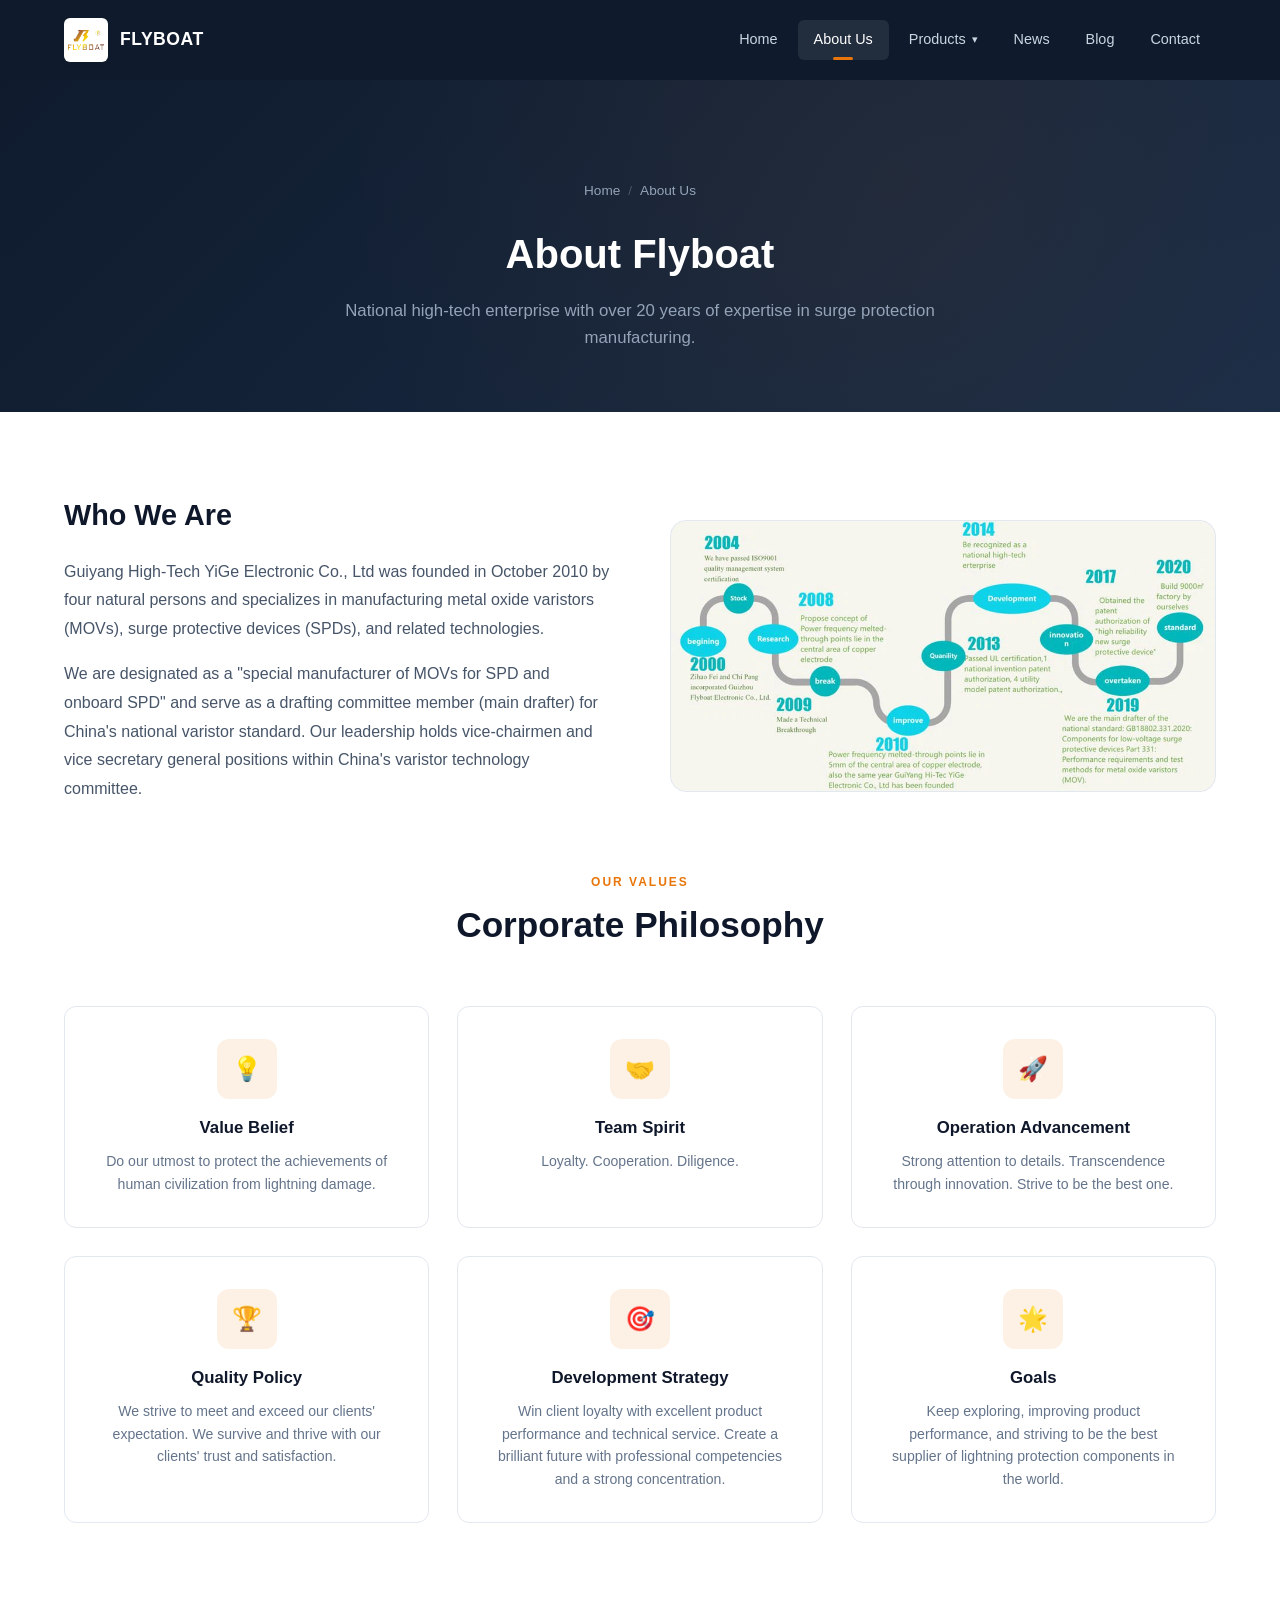
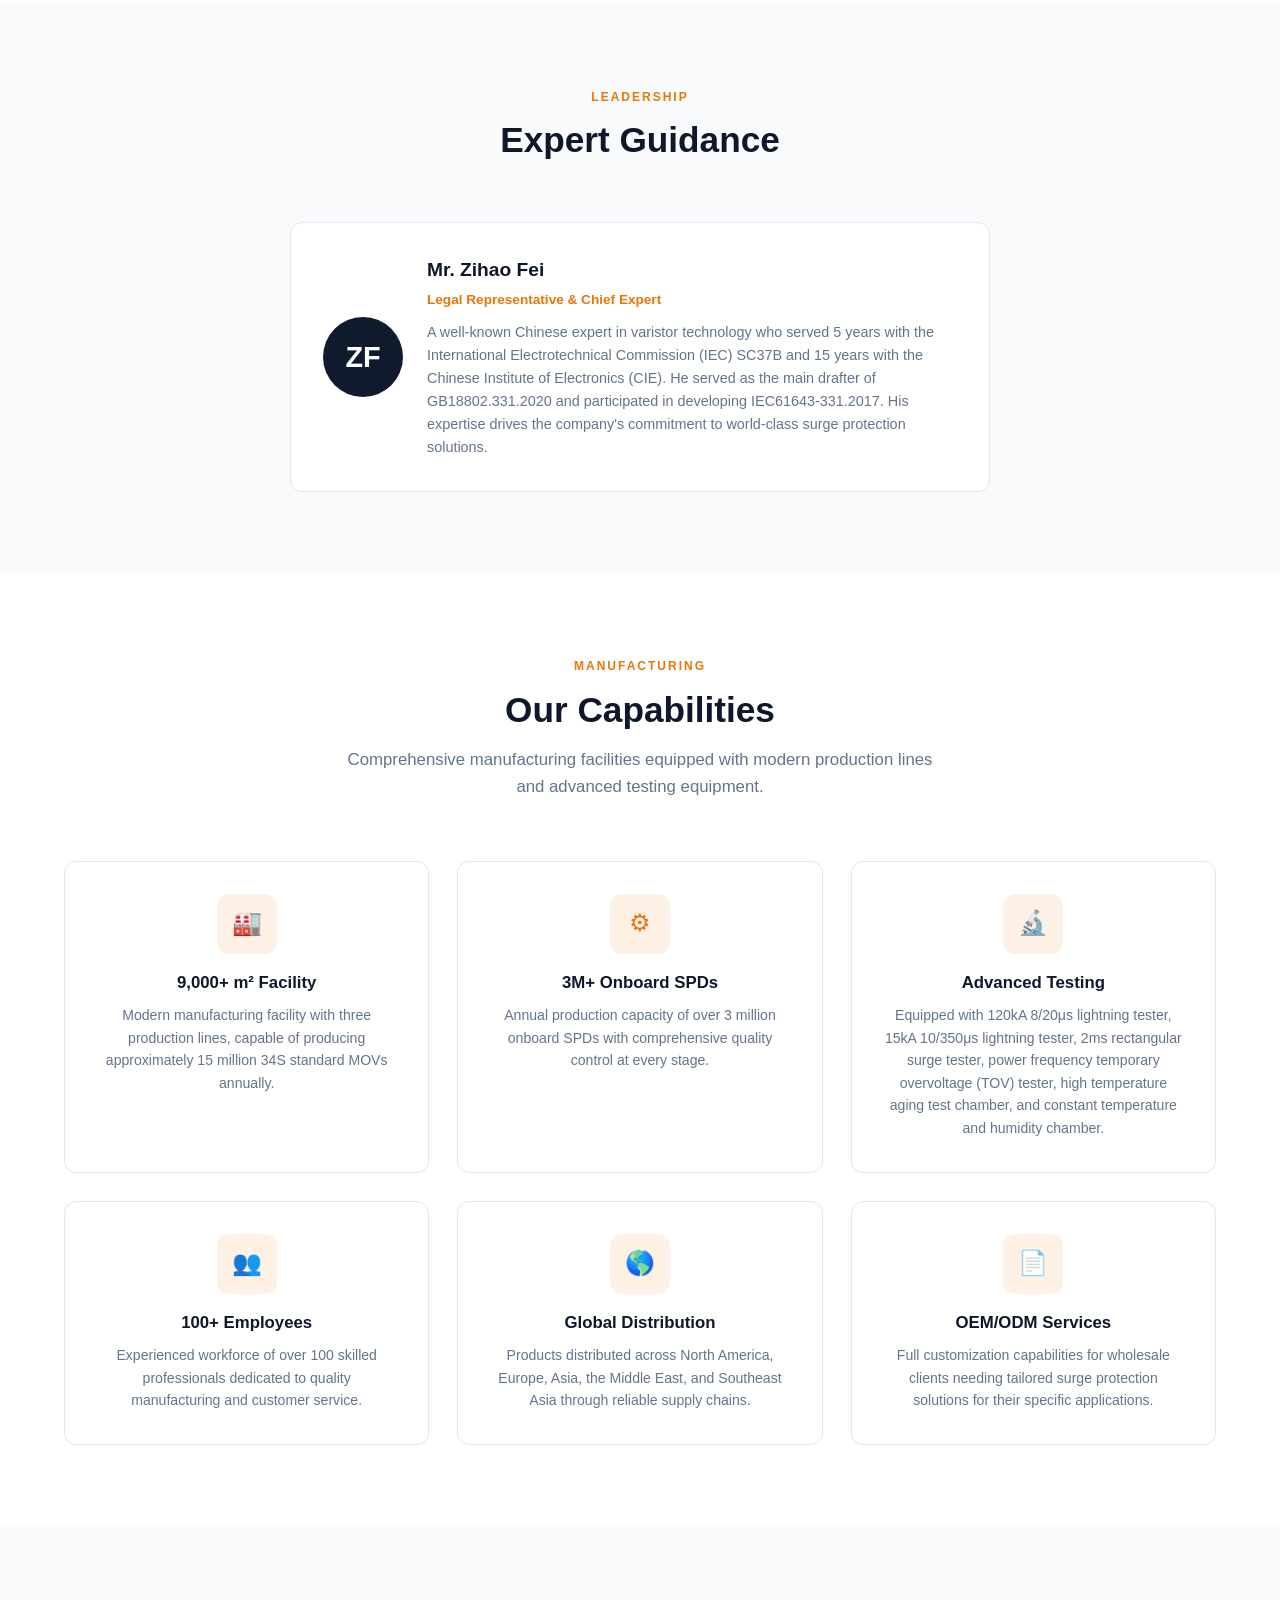
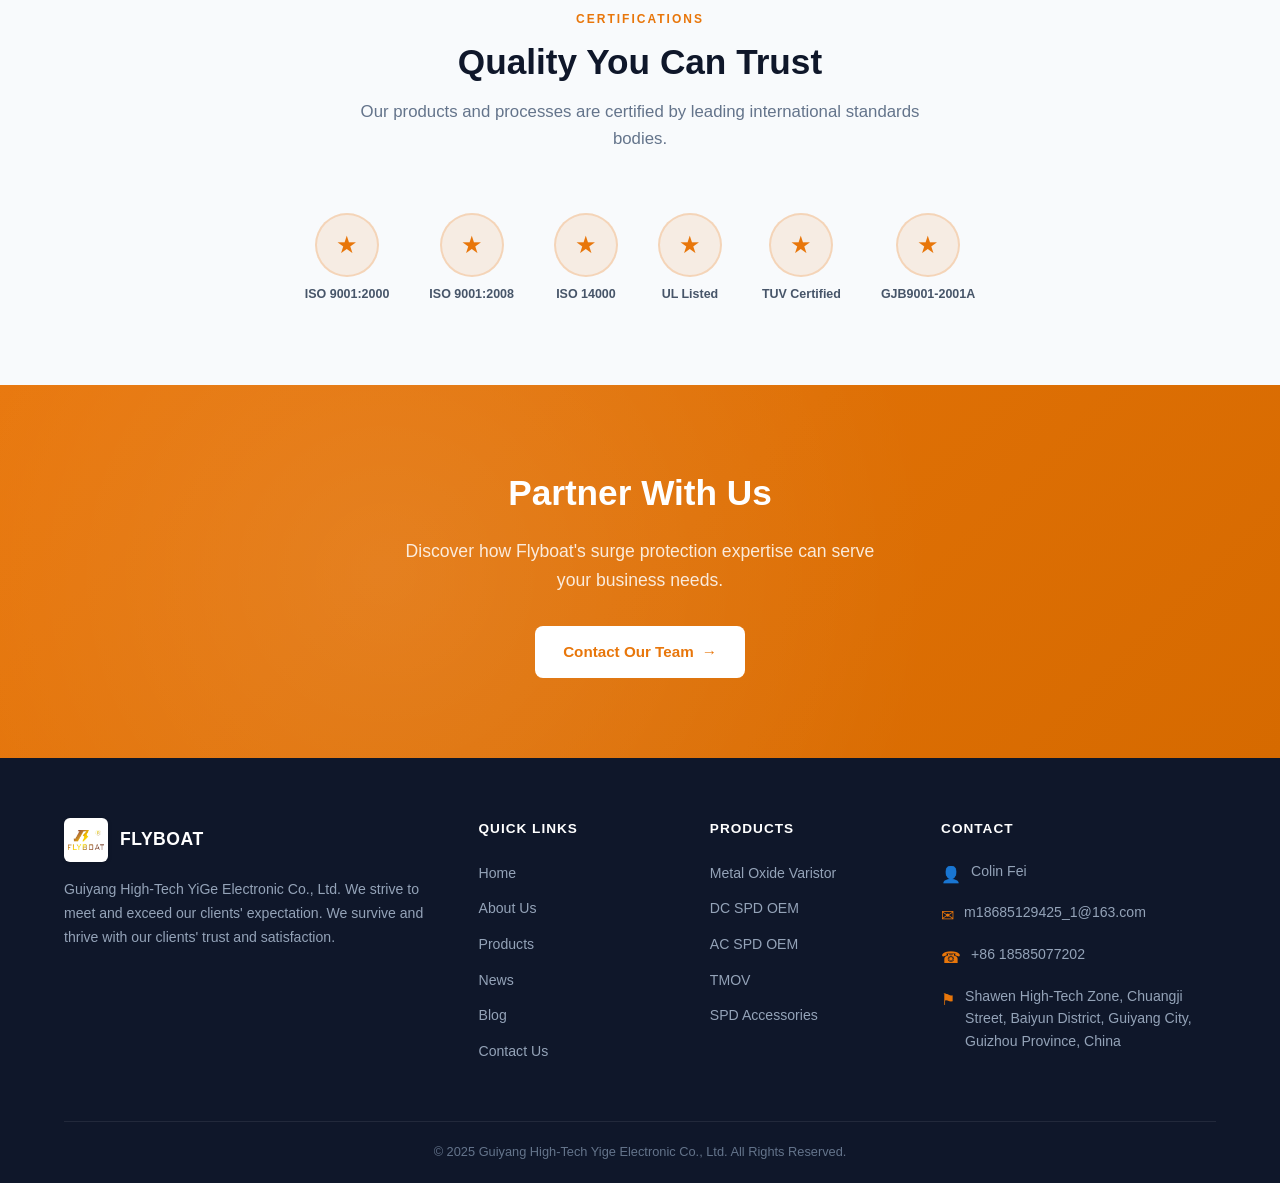
==== commit 1146e4cf: "Updated Product Contents and images, fixed full-range roadmap, enriched product spec" ====
--- a/about.html
+++ b/about.html
@@ -19,7 +19,21 @@
       <nav class="nav">
         <a href="index.html">Home</a>
         <a href="about.html" class="active">About Us</a>
-        <a href="products.html">Products</a>
+        <div class="nav-dropdown">
+          <a href="products.html">Products</a>
+          <div class="nav-dropdown-menu">
+            <a href="products.html#mov-products">Metal Oxide Varistor</a>
+            <div class="nav-dropdown-sub">
+              <a href="products.html#spd-products">Surge Protective Device OEM <span class="sub-arrow">&#9656;</span></a>
+              <div class="nav-dropdown-submenu">
+                <a href="products.html#dc-spd-products">DC SPD OEM</a>
+                <a href="products.html#ac-spd-products">AC SPD OEM</a>
+              </div>
+            </div>
+            <a href="products.html#module-products">TMOV</a>
+            <a href="products.html#accessory-products">Accessories for SPDs</a>
+          </div>
+        </div>
         <a href="news.html">News</a>
         <a href="blog.html">Blog</a>
         <a href="contact.html">Contact</a>
@@ -52,7 +66,7 @@
           <p>Guiyang High-Tech YiGe Electronic Co., Ltd was founded in October 2010 by four natural persons and specializes in manufacturing metal oxide varistors (MOVs), surge protective devices (SPDs), and related technologies.</p>
           <p>We are designated as a "special manufacturer of MOVs for SPD and onboard SPD" and serve as a drafting committee member (main drafter) for China's national varistor standard. Our leadership holds vice-chairmen and vice secretary general positions within China's varistor technology committee.</p>
         </div>
-        <div class="about-visual"><img src="images/about-1.webp" alt="Flyboat Factory" style="width:100%;height:100%;object-fit:cover;border-radius:16px;"></div>
+        <div class="about-visual"><img src="images/about-1.webp" alt="Flyboat Company Roadmap" style="width:100%;height:auto;display:block;border-radius:16px;"></div>
       </div>
 
       <!-- Corporate Values -->
--- a/css/style.css
+++ b/css/style.css
@@ -192,6 +192,89 @@
   transition: var(--transition);
 }
 
+/* --- Nav Dropdown --- */
+.nav-dropdown {
+  position: relative;
+}
+
+.nav-dropdown > a {
+  display: flex;
+  align-items: center;
+  gap: 4px;
+}
+
+.nav-dropdown > a::after {
+  content: '▾';
+  font-size: 0.7rem;
+  margin-left: 2px;
+}
+
+.nav-dropdown-menu {
+  display: none;
+  position: absolute;
+  top: 100%;
+  left: 0;
+  min-width: 240px;
+  background: var(--white);
+  border-radius: 8px;
+  box-shadow: 0 8px 30px rgba(0, 0, 0, 0.15);
+  padding: 8px 0;
+  z-index: 1001;
+}
+
+.nav-dropdown:hover .nav-dropdown-menu {
+  display: block;
+}
+
+.nav-dropdown-menu a {
+  display: block;
+  padding: 10px 20px;
+  color: var(--gray-700);
+  font-size: 0.9rem;
+  font-weight: 500;
+  transition: background var(--transition), color var(--transition);
+}
+
+.nav-dropdown-menu a:hover {
+  background: var(--gray-50);
+  color: var(--orange);
+}
+
+.nav-dropdown-menu a::after {
+  display: none;
+}
+
+.nav-dropdown-sub {
+  position: relative;
+}
+
+.nav-dropdown-sub > a {
+  display: flex;
+  justify-content: space-between;
+  align-items: center;
+}
+
+.nav-dropdown-sub > a .sub-arrow {
+  font-size: 0.6rem;
+  margin-left: 8px;
+}
+
+.nav-dropdown-submenu {
+  display: none;
+  position: absolute;
+  left: 100%;
+  top: 0;
+  min-width: 200px;
+  background: var(--white);
+  border-radius: 8px;
+  box-shadow: 0 8px 30px rgba(0, 0, 0, 0.15);
+  padding: 8px 0;
+}
+
+.nav-dropdown-sub:hover .nav-dropdown-submenu {
+  display: block;
+}
+
 /* --- Hero Section --- */
 .hero {
   position: relative;
@@ -466,6 +549,8 @@
   transition: all var(--transition);
   display: flex;
   flex-direction: column;
+  color: inherit;
+  text-decoration: none;
 }
 
 .product-card:hover {
@@ -648,6 +733,25 @@
 }
 
 .about-image-grid {
+  display: flex;
+  flex-direction: column;
+  gap: 16px;
+}
+
+.about-img-full {
+  background: var(--gray-100);
+  border-radius: 12px;
+  overflow: hidden;
+  border: 1px solid var(--gray-200);
+}
+
+.about-img-full img {
+  width: 100%;
+  height: auto;
+  display: block;
+}
+
+.about-img-row {
   display: grid;
   grid-template-columns: 1fr 1fr;
   gap: 16px;
@@ -672,9 +776,12 @@
   object-fit: cover;
 }
 
-.about-img-placeholder:first-child {
-  grid-row: span 2;
-  height: 100%;
+.about-img-placeholder-text {
+  font-size: 1rem;
+  color: var(--gray-400);
+  font-weight: 500;
+  background: var(--gray-100);
+  border: 2px dashed var(--gray-300);
 }
 
 /* --- Certifications --- */
@@ -1008,7 +1115,6 @@
 .about-visual {
   background: var(--gray-100);
   border-radius: 16px;
-  height: 400px;
   display: flex;
   align-items: center;
   justify-content: center;
@@ -1110,95 +1216,537 @@
 }
 
 /* --- Products Page --- */
-.product-categories {
+
+/* Banner (standalone, no text overlay) */
+.products-banner {
+  margin-top: var(--header-height);
+  width: 100%;
+  line-height: 0;
+}
+
+.products-banner img {
+  width: 100%;
+  height: auto;
+  display: block;
+  object-fit: cover;
+}
+
+/* Products page section override */
+.products-page-section {
+  padding-top: 40px;
+}
+
+/* Sidebar + Main Layout */
+.products-layout {
+  display: grid;
+  grid-template-columns: 250px 1fr;
+  gap: 40px;
+  align-items: start;
+}
+
+/* Sidebar */
+.products-sidebar {
+  background: var(--white);
+  border: 1px solid var(--gray-200);
+  border-radius: 12px;
+  padding: 0;
+  position: sticky;
+  top: calc(var(--header-height) + 24px);
+  overflow: hidden;
+}
+
+.sidebar-section {
+  padding: 20px 20px 16px;
+  border-bottom: 1px solid var(--gray-200);
+}
+
+.sidebar-section:last-of-type {
+  border-bottom: none;
+}
+
+.products-sidebar h3 {
+  font-size: 0.85rem;
+  font-weight: 700;
+  color: var(--navy);
+  margin-bottom: 12px;
+  padding-bottom: 10px;
+  border-bottom: 2px solid var(--gray-200);
+  text-transform: uppercase;
+  letter-spacing: 0.3px;
+}
+
+/* Sub-list for SPD category */
+.sidebar-sub-list {
+  list-style: none;
+  padding: 0 0 0 16px;
+  margin: 0;
+}
+
+.sidebar-sub-list .sidebar-cat-link {
+  font-size: 0.84rem;
+  padding: 7px 12px;
+}
+
+/* Recommended Products */
+.sidebar-recommended {
+  display: flex;
+  flex-direction: column;
+  gap: 10px;
+}
+
+.sidebar-rec-item {
+  display: flex;
+  align-items: flex-start;
+  gap: 10px;
+  text-decoration: none;
+  color: var(--gray-700);
+  padding: 8px;
+  border-radius: 8px;
+  transition: background var(--transition);
+  font-size: 0.84rem;
+  font-weight: 500;
+  line-height: 1.3;
+}
+
+.sidebar-rec-item:hover {
+  background: var(--gray-50);
+  color: var(--orange);
+}
+
+.sidebar-rec-item:hover .sidebar-rec-name {
+  color: var(--orange);
+}
+
+.sidebar-rec-item img {
+  width: 48px;
+  height: 48px;
+  min-width: 48px;
+  object-fit: contain;
+  border-radius: 6px;
+  background: var(--gray-50);
+  border: 1px solid var(--gray-200);
+  padding: 4px;
+}
+
+.sidebar-rec-info {
+  display: flex;
+  flex-direction: column;
+  gap: 2px;
+  min-width: 0;
+}
+
+.sidebar-rec-name {
+  font-weight: 600;
+  font-size: 0.82rem;
+  color: var(--navy);
+  line-height: 1.3;
+  transition: color var(--transition);
+}
+
+.sidebar-rec-desc {
+  font-size: 0.75rem;
+  font-weight: 400;
+  color: var(--gray-500);
+  line-height: 1.35;
+  display: -webkit-box;
+  -webkit-line-clamp: 2;
+  -webkit-box-orient: vertical;
+  overflow: hidden;
+}
+
+.sidebar-cat-list {
+  list-style: none;
+  padding: 0;
+  margin: 0;
+}
+
+.sidebar-cat-list li {
+  margin-bottom: 2px;
+}
+
+.sidebar-cat-link {
+  display: block;
+  padding: 10px 14px;
+  font-size: 0.9rem;
+  font-weight: 500;
+  color: var(--gray-700);
+  text-decoration: none;
+  border-radius: 8px;
+  border-left: 3px solid transparent;
+  transition: all var(--transition);
+}
+
+.sidebar-cat-link:hover {
+  background: var(--gray-50);
+  color: var(--orange);
+}
+
+.sidebar-cat-link.active {
+  background: rgba(232, 118, 10, 0.08);
+  color: var(--orange);
+  font-weight: 600;
+  border-left-color: var(--orange);
+}
+
+.sidebar-contact {
+  padding: 20px;
+  border-top: 1px solid var(--gray-200);
+}
+
+.sidebar-contact h4 {
+  font-size: 0.95rem;
+  font-weight: 700;
+  color: var(--navy);
+  margin-bottom: 8px;
+}
+
+.sidebar-contact p {
+  font-size: 0.85rem;
+  color: var(--gray-500);
+  margin-bottom: 12px;
+  line-height: 1.5;
+}
+
+/* Main Content Area */
+.products-what-is {
+  margin-bottom: 32px;
+}
+
+.products-what-is h2 {
+  font-size: 1.5rem;
+  font-weight: 800;
+  color: var(--navy);
+  margin-bottom: 14px;
+}
+
+.products-what-is p {
+  font-size: 0.95rem;
+  color: var(--gray-600);
+  line-height: 1.8;
+}
+
+/* Advantages Section */
+.products-advantages {
+  margin-bottom: 36px;
+}
+
+.products-advantages h2 {
+  font-size: 1.3rem;
+  font-weight: 700;
+  color: var(--navy);
+  margin-bottom: 20px;
+}
+
+.advantages-grid {
   display: grid;
   grid-template-columns: repeat(2, 1fr);
-  gap: 28px;
-}
-
-.product-category-card {
-  background: var(--white);
-  border-radius: 12px;
-  overflow: hidden;
+  gap: 16px;
+}
+
+.advantage-card {
+  background: var(--gray-50);
   border: 1px solid var(--gray-200);
-  display: flex;
-  transition: all var(--transition);
-}
-
-.product-category-card:hover {
-  transform: translateY(-4px);
-  box-shadow: 0 12px 40px rgba(0, 0, 0, 0.1);
-  border-color: var(--orange);
-}
-
-.product-category-img {
-  width: 200px;
-  min-width: 200px;
-  background: var(--gray-100);
+  border-radius: 10px;
+  padding: 20px;
+  display: flex;
+  gap: 14px;
+  align-items: flex-start;
+}
+
+.advantage-icon {
+  width: 36px;
+  height: 36px;
+  min-width: 36px;
+  background: var(--orange);
+  color: var(--white);
+  border-radius: 50%;
   display: flex;
   align-items: center;
   justify-content: center;
-  font-size: 3rem;
-  color: var(--gray-300);
-}
-
-.product-category-body {
-  padding: 28px;
-  flex: 1;
-}
-
-.product-category-body h3 {
+  font-size: 0.9rem;
+  font-weight: 700;
+  margin-top: 2px;
+}
+
+.advantage-content h4 {
+  font-size: 0.92rem;
+  font-weight: 700;
+  color: var(--gray-800);
+  margin-bottom: 6px;
+}
+
+.advantage-content p {
+  font-size: 0.84rem;
+  color: var(--gray-500);
+  line-height: 1.6;
+}
+
+/* Products Grid Header */
+.products-main-header {
+  margin-bottom: 24px;
+  display: flex;
+  align-items: center;
+  justify-content: space-between;
+  padding-bottom: 14px;
+  border-bottom: 2px solid var(--gray-200);
+}
+
+.products-main-header h3 {
   font-size: 1.15rem;
   font-weight: 700;
   color: var(--gray-900);
-  margin-bottom: 10px;
-}
-
-.product-category-body p {
-  font-size: 0.9rem;
+  margin: 0;
+}
+
+.products-count {
+  font-size: 0.85rem;
   color: var(--gray-500);
-  line-height: 1.6;
-  margin-bottom: 16px;
-}
-
-.product-list-section h3 {
-  font-size: 1.3rem;
-  font-weight: 700;
-  color: var(--gray-900);
-  margin-bottom: 24px;
-  padding-bottom: 12px;
-  border-bottom: 2px solid var(--gray-200);
-}
-
-.product-list {
+  font-weight: 600;
+}
+
+/* Product Grid Cards */
+.products-grid-cards {
   display: grid;
   grid-template-columns: repeat(3, 1fr);
   gap: 24px;
-}
-
-.product-list-item {
+  margin-bottom: 48px;
+}
+
+.product-grid-card {
   background: var(--white);
-  border-radius: 10px;
-  padding: 20px;
   border: 1px solid var(--gray-200);
+  border-radius: 12px;
+  overflow: hidden;
   transition: all var(--transition);
-}
-
-.product-list-item:hover {
+  display: flex;
+  flex-direction: column;
+}
+
+.product-grid-card:hover {
+  transform: translateY(-4px);
+  box-shadow: 0 8px 28px rgba(0, 0, 0, 0.08);
   border-color: var(--orange);
-  box-shadow: 0 4px 16px rgba(0, 0, 0, 0.06);
-}
-
-.product-list-item h4 {
+}
+
+.product-grid-card-link {
+  text-decoration: none;
+  color: inherit;
+  display: flex;
+  flex-direction: column;
+  flex: 1;
+}
+
+.product-grid-card-img {
+  height: 170px;
+  background: var(--gray-50);
+  display: flex;
+  align-items: center;
+  justify-content: center;
+  padding: 16px;
+  overflow: hidden;
+}
+
+.product-grid-card-img img {
+  max-width: 100%;
+  max-height: 100%;
+  object-fit: contain;
+}
+
+.product-grid-card-body {
+  padding: 16px 18px;
+  flex: 1;
+  display: flex;
+  flex-direction: column;
+}
+
+.product-grid-card-body h4 {
   font-size: 0.95rem;
-  font-weight: 600;
-  color: var(--gray-800);
-  margin-bottom: 6px;
-}
-
-.product-list-item p {
+  font-weight: 700;
+  color: var(--navy);
+  margin-bottom: 8px;
+  line-height: 1.3;
+}
+
+.product-grid-card-body p {
   font-size: 0.82rem;
   color: var(--gray-500);
+  line-height: 1.5;
+  margin-bottom: 10px;
+  flex: 1;
+}
+
+/* Inquiry Checkbox on Product Cards */
+.inquiry-checkbox-label {
+  display: flex;
+  align-items: center;
+  gap: 8px;
+  padding: 10px 16px;
+  border-top: 1px solid var(--gray-200);
+  cursor: pointer;
+  font-size: 0.85rem;
+  font-weight: 500;
+  color: var(--gray-600);
+  transition: background var(--transition), color var(--transition);
+  user-select: none;
+}
+
+.inquiry-checkbox-label:hover {
+  background: rgba(232, 118, 10, 0.05);
+  color: var(--orange);
+}
+
+.inquiry-checkbox {
+  width: 17px;
+  height: 17px;
+  accent-color: var(--orange);
+  cursor: pointer;
+  flex-shrink: 0;
+}
+
+.product-grid-card.in-cart {
+  border-color: var(--orange);
+  box-shadow: 0 0 0 1px var(--orange);
+}
+
+.product-grid-card.in-cart .inquiry-checkbox-label {
+  background: rgba(232, 118, 10, 0.08);
+  color: var(--orange);
+  font-weight: 600;
+}
+
+/* Floating Inquiry Cart */
+.inquiry-cart {
+  position: fixed;
+  bottom: 24px;
+  right: 24px;
+  width: 320px;
+  background: var(--white);
+  border: 1px solid var(--gray-200);
+  border-radius: 12px;
+  box-shadow: 0 8px 32px rgba(0, 0, 0, 0.15);
+  z-index: 1500;
+  overflow: hidden;
+}
+
+.inquiry-cart-header {
+  display: flex;
+  align-items: center;
+  justify-content: space-between;
+  padding: 14px 18px;
+  background: var(--orange);
+  color: var(--white);
+  font-size: 0.92rem;
+  font-weight: 700;
+}
+
+.inquiry-cart-toggle {
+  background: none;
+  border: none;
+  color: var(--white);
+  font-size: 0.9rem;
+  cursor: pointer;
+  padding: 0 4px;
+  line-height: 1;
+}
+
+.inquiry-cart-body {
+  max-height: 300px;
+  overflow-y: auto;
+}
+
+.inquiry-cart-list {
+  list-style: none;
+  padding: 0;
+  margin: 0;
+}
+
+.inquiry-cart-item {
+  display: flex;
+  align-items: center;
+  gap: 10px;
+  padding: 10px 18px;
+  border-bottom: 1px solid var(--gray-100);
+  font-size: 0.85rem;
+}
+
+.inquiry-cart-item img {
+  width: 36px;
+  height: 36px;
+  object-fit: contain;
+  border-radius: 4px;
+  background: var(--gray-50);
+  flex-shrink: 0;
+}
+
+.inquiry-cart-item-name {
+  flex: 1;
+  color: var(--gray-800);
+  font-weight: 500;
+  line-height: 1.3;
+}
+
+.inquiry-cart-item-remove {
+  background: none;
+  border: none;
+  color: var(--gray-400);
+  font-size: 1.2rem;
+  cursor: pointer;
+  padding: 0 4px;
+  line-height: 1;
+  flex-shrink: 0;
+}
+
+.inquiry-cart-item-remove:hover {
+  color: #e53e3e;
+}
+
+.inquiry-cart-actions {
+  display: flex;
+  gap: 10px;
+  padding: 14px 18px;
+  border-top: 1px solid var(--gray-200);
+}
+
+.inquiry-cart-actions .btn {
+  flex: 1;
+  text-align: center;
+  font-size: 0.82rem;
+  padding: 8px 12px;
+}
+
+.inquiry-cart-clear {
+  border-color: var(--gray-300);
+  color: var(--gray-600);
+}
+
+/* Modal Product List */
+.modal-product-list {
+  margin-bottom: 20px;
+}
+
+.modal-inquiry-label {
+  font-size: 0.88rem;
+  font-weight: 600;
+  color: var(--gray-700);
+  margin-bottom: 8px;
+}
+
+.modal-inquiry-products {
+  list-style: none;
+  padding: 0;
+  margin: 0 0 16px 0;
+  display: flex;
+  flex-wrap: wrap;
+  gap: 8px;
+}
+
+.modal-inquiry-products li {
+  background: rgba(232, 118, 10, 0.1);
+  color: var(--orange);
+  padding: 5px 14px;
+  border-radius: 20px;
+  font-size: 0.82rem;
+  font-weight: 600;
 }
 
 /* --- Contact Page --- */
@@ -1449,6 +1997,12 @@
   margin-bottom: 48px;
 }
 
+.product-detail-gallery {
+  display: flex;
+  flex-direction: column;
+  gap: 12px;
+}
+
 .product-detail-image {
   background: var(--gray-50);
   border-radius: 12px;
@@ -1464,6 +2018,89 @@
   max-width: 100%;
   max-height: 400px;
   object-fit: contain;
+}
+
+/* Gallery Thumbnails */
+.product-thumbs {
+  display: flex;
+  gap: 8px;
+  flex-wrap: wrap;
+}
+
+.product-thumb {
+  width: 64px;
+  height: 64px;
+  border-radius: 8px;
+  border: 2px solid var(--gray-200);
+  overflow: hidden;
+  cursor: pointer;
+  padding: 4px;
+  background: var(--white);
+  transition: border-color var(--transition);
+}
+
+.product-thumb:hover {
+  border-color: var(--orange);
+}
+
+.product-thumb.active {
+  border-color: var(--orange);
+  box-shadow: 0 0 0 1px var(--orange);
+}
+
+.product-thumb img {
+  width: 100%;
+  height: 100%;
+  object-fit: contain;
+}
+
+/* Service Row (below meta info, matching original site) */
+.product-service-row {
+  display: flex;
+  gap: 0;
+  margin-top: 16px;
+  border: 1px solid var(--gray-200);
+  border-radius: 8px;
+  overflow: hidden;
+}
+
+.product-service-item {
+  display: flex;
+  align-items: center;
+  gap: 10px;
+  padding: 14px 16px;
+  flex: 1;
+  border-right: 1px solid var(--gray-200);
+}
+
+.product-service-item:last-child {
+  border-right: none;
+}
+
+.product-service-icon {
+  font-size: 1.5rem;
+  width: 40px;
+  height: 40px;
+  display: flex;
+  align-items: center;
+  justify-content: center;
+  background: var(--orange);
+  color: var(--white);
+  border-radius: 50%;
+  flex-shrink: 0;
+}
+
+.product-service-text strong {
+  display: block;
+  font-size: 0.82rem;
+  color: var(--navy);
+  line-height: 1.3;
+}
+
+.product-service-text span {
+  font-size: 0.72rem;
+  color: var(--gray-500);
+  line-height: 1.3;
 }
 
 .product-detail-info {
@@ -1679,6 +2316,201 @@
   font-weight: 600;
 }
 
+/* Shipping & Payment Grid */
+.shipping-grid {
+  display: grid;
+  grid-template-columns: repeat(2, 1fr);
+  gap: 20px;
+}
+
+.shipping-card {
+  background: var(--gray-50);
+  border: 1px solid var(--gray-200);
+  border-radius: 12px;
+  padding: 24px;
+  transition: box-shadow var(--transition);
+}
+
+.shipping-card:hover {
+  box-shadow: 0 4px 12px rgba(0, 0, 0, 0.08);
+}
+
+.shipping-card-icon {
+  font-size: 1.8rem;
+  margin-bottom: 10px;
+}
+
+.shipping-card h3 {
+  font-size: 1rem;
+  color: var(--navy);
+  margin-bottom: 8px;
+}
+
+.shipping-card p {
+  font-size: 0.9rem;
+  color: var(--gray-600);
+  line-height: 1.6;
+}
+
+/* Why Choose Us Grid */
+.why-choose-grid {
+  display: grid;
+  grid-template-columns: repeat(4, 1fr);
+  gap: 20px;
+}
+
+.why-choose-card {
+  text-align: center;
+  padding: 28px 16px;
+  background: var(--gray-50);
+  border: 1px solid var(--gray-200);
+  border-radius: 12px;
+  transition: transform var(--transition), box-shadow var(--transition);
+}
+
+.why-choose-card:hover {
+  transform: translateY(-4px);
+  box-shadow: 0 8px 20px rgba(0, 0, 0, 0.08);
+}
+
+.why-choose-icon {
+  font-size: 2rem;
+  width: 56px;
+  height: 56px;
+  background: var(--orange);
+  color: var(--white);
+  border-radius: 50%;
+  display: flex;
+  align-items: center;
+  justify-content: center;
+  margin: 0 auto 14px;
+}
+
+.why-choose-card h3 {
+  font-size: 0.95rem;
+  color: var(--navy);
+  margin-bottom: 8px;
+}
+
+.why-choose-card p {
+  font-size: 0.85rem;
+  color: var(--gray-600);
+  line-height: 1.5;
+}
+
+/* FAQ Accordion */
+.faq-list {
+  display: flex;
+  flex-direction: column;
+  gap: 12px;
+}
+
+.faq-item {
+  border: 1px solid var(--gray-200);
+  border-radius: 10px;
+  overflow: hidden;
+  transition: box-shadow var(--transition);
+}
+
+.faq-item:hover {
+  box-shadow: 0 2px 8px rgba(0, 0, 0, 0.06);
+}
+
+.faq-question {
+  width: 100%;
+  display: flex;
+  justify-content: space-between;
+  align-items: center;
+  padding: 18px 24px;
+  background: var(--gray-50);
+  border: none;
+  cursor: pointer;
+  font-size: 0.95rem;
+  font-weight: 600;
+  color: var(--navy);
+  text-align: left;
+  font-family: var(--font-main);
+  transition: background var(--transition);
+}
+
+.faq-question:hover {
+  background: var(--gray-100);
+}
+
+.faq-toggle {
+  font-size: 1.3rem;
+  font-weight: 700;
+  color: var(--orange);
+  min-width: 24px;
+  text-align: center;
+  line-height: 1;
+}
+
+.faq-answer {
+  max-height: 0;
+  overflow: hidden;
+  transition: max-height 0.3s ease, padding 0.3s ease;
+  padding: 0 24px;
+}
+
+.faq-item.active .faq-answer {
+  max-height: 300px;
+  padding: 16px 24px 20px;
+}
+
+.faq-item.active .faq-question {
+  background: var(--white);
+  border-bottom: 1px solid var(--gray-200);
+}
+
+.faq-answer p {
+  font-size: 0.9rem;
+  color: var(--gray-600);
+  line-height: 1.7;
+}
+
+/* Customer Feedback Grid */
+.feedback-grid {
+  display: grid;
+  grid-template-columns: repeat(3, 1fr);
+  gap: 20px;
+}
+
+.feedback-card {
+  text-align: center;
+  padding: 28px 20px;
+  background: var(--gray-50);
+  border: 1px solid var(--gray-200);
+  border-radius: 12px;
+}
+
+.feedback-card-icon {
+  font-size: 2rem;
+  margin-bottom: 12px;
+}
+
+.feedback-card h3 {
+  font-size: 0.95rem;
+  color: var(--navy);
+  margin-bottom: 8px;
+}
+
+.feedback-card p {
+  font-size: 0.85rem;
+  color: var(--gray-600);
+  line-height: 1.6;
+}
+
+/* Content Images - Inline Previews */
+.content-image-inline {
+  display: block;
+  width: 100%;
+  max-width: 100%;
+  height: auto;
+  margin: 16px 0;
+  border-radius: 6px;
+}
+
 /* Inquiry Modal */
 .modal-overlay {
   position: fixed;
@@ -1841,54 +2673,7 @@
   font-weight: 600;
 }
 
-/* Products listing page - clickable product cards */
-.product-list-item a {
-  text-decoration: none;
-  color: inherit;
-  display: flex;
-  gap: 20px;
-  align-items: center;
-}
-
-.product-list-item a:hover {
-  color: var(--orange);
-}
-
-.product-list-thumb {
-  width: 80px;
-  height: 80px;
-  min-width: 80px;
-  border-radius: 8px;
-  overflow: hidden;
-  background: var(--gray-50);
-  display: flex;
-  align-items: center;
-  justify-content: center;
-  padding: 8px;
-  border: 1px solid var(--gray-200);
-}
-
-.product-list-thumb img {
-  max-width: 100%;
-  max-height: 100%;
-  object-fit: contain;
-}
-
-.product-list-content h4 {
-  margin-bottom: 4px;
-}
-
-.product-list-content p {
-  margin-bottom: 0;
-}
-
-.product-list-arrow {
-  margin-left: auto;
-  color: var(--orange);
-  font-weight: 600;
-  font-size: 1.2rem;
-  min-width: 24px;
-}
+/* Products listing page - clickable product cards (used by related products on detail page) */
 
 @media (max-width: 1024px) {
   .hero .container {
@@ -1935,7 +2720,11 @@
     gap: 32px;
   }
 
-  .product-categories {
+  .products-grid-cards {
+    grid-template-columns: repeat(2, 1fr);
+  }
+
+  .advantages-grid {
     grid-template-columns: 1fr;
   }
 
@@ -1985,6 +2774,47 @@
     width: 100%;
   }
 
+  .nav-dropdown-menu {
+    position: static;
+    box-shadow: none;
+    background: rgba(255, 255, 255, 0.05);
+    border-radius: 0;
+    padding: 0;
+    display: none;
+  }
+
+  .nav-dropdown.open .nav-dropdown-menu {
+    display: block;
+  }
+
+  .nav-dropdown-menu a {
+    color: var(--gray-300);
+    padding: 10px 16px 10px 32px;
+    font-size: 0.85rem;
+  }
+
+  .nav-dropdown-menu a:hover {
+    background: rgba(255, 255, 255, 0.08);
+    color: var(--white);
+  }
+
+  .nav-dropdown-submenu {
+    position: static;
+    box-shadow: none;
+    background: rgba(255, 255, 255, 0.03);
+    border-radius: 0;
+    padding: 0;
+    display: none;
+  }
+
+  .nav-dropdown-sub.open .nav-dropdown-submenu {
+    display: block;
+  }
+
+  .nav-dropdown-submenu a {
+    padding-left: 48px;
+  }
+
   .menu-toggle {
     display: flex;
   }
@@ -2016,10 +2846,6 @@
     grid-template-columns: 1fr;
   }
 
-  .product-list {
-    grid-template-columns: 1fr;
-  }
-
   .stats-grid {
     grid-template-columns: repeat(2, 1fr);
     gap: 20px;
@@ -2033,13 +2859,67 @@
     font-size: 1.8rem;
   }
 
-  .product-category-card {
-    flex-direction: column;
-  }
-
-  .product-category-img {
-    width: 100%;
-    height: 160px;
+  .products-layout {
+    grid-template-columns: 1fr;
+  }
+
+  .products-sidebar {
+    position: static;
+  }
+
+  .sidebar-cat-list {
+    display: flex;
+    flex-wrap: wrap;
+    gap: 8px;
+  }
+
+  .sidebar-cat-list li {
+    margin-bottom: 0;
+  }
+
+  .sidebar-cat-link {
+    padding: 8px 14px;
+    font-size: 0.82rem;
+    border: 1px solid var(--gray-200);
+    border-left: none;
+    border-radius: 20px;
+  }
+
+  .sidebar-cat-link.active {
+    border-color: var(--orange);
+    border-left: none;
+  }
+
+  .sidebar-contact {
+    display: none;
+  }
+
+  .sidebar-recommended {
+    display: none;
+  }
+
+  .sidebar-section {
+    padding: 14px 16px 10px;
+  }
+
+  .products-sidebar h3 {
+    margin-bottom: 8px;
+    padding-bottom: 0;
+    border-bottom: none;
+  }
+
+  .sidebar-sub-list {
+    padding-left: 0;
+  }
+
+  .products-grid-cards {
+    grid-template-columns: 1fr;
+  }
+
+  .inquiry-cart {
+    width: calc(100% - 32px);
+    right: 16px;
+    bottom: 16px;
   }
 
   .leadership-card {
@@ -2068,6 +2948,24 @@
     max-height: 300px;
   }
 
+  .product-thumb {
+    width: 52px;
+    height: 52px;
+  }
+
+  .product-service-row {
+    flex-direction: column;
+  }
+
+  .product-service-item {
+    border-right: none;
+    border-bottom: 1px solid var(--gray-200);
+  }
+
+  .product-service-item:last-child {
+    border-bottom: none;
+  }
+
   .product-detail-key-specs {
     grid-template-columns: 1fr 1fr;
   }
@@ -2086,6 +2984,31 @@
 
   .product-detail-block .products-grid {
     grid-template-columns: 1fr;
+  }
+
+  .shipping-grid {
+    grid-template-columns: 1fr;
+  }
+
+  .why-choose-grid {
+    grid-template-columns: repeat(2, 1fr);
+  }
+
+  .feedback-grid {
+    grid-template-columns: 1fr;
+  }
+
+  .faq-question {
+    padding: 14px 16px;
+    font-size: 0.9rem;
+  }
+
+  .faq-answer {
+    padding: 0 16px;
+  }
+
+  .faq-item.active .faq-answer {
+    padding: 12px 16px 16px;
   }
 
   .modal {
@@ -2095,12 +3018,6 @@
 
   .modal .form-row {
     grid-template-columns: 1fr;
-  }
-
-  .product-list-thumb {
-    width: 60px;
-    height: 60px;
-    min-width: 60px;
   }
 }
 
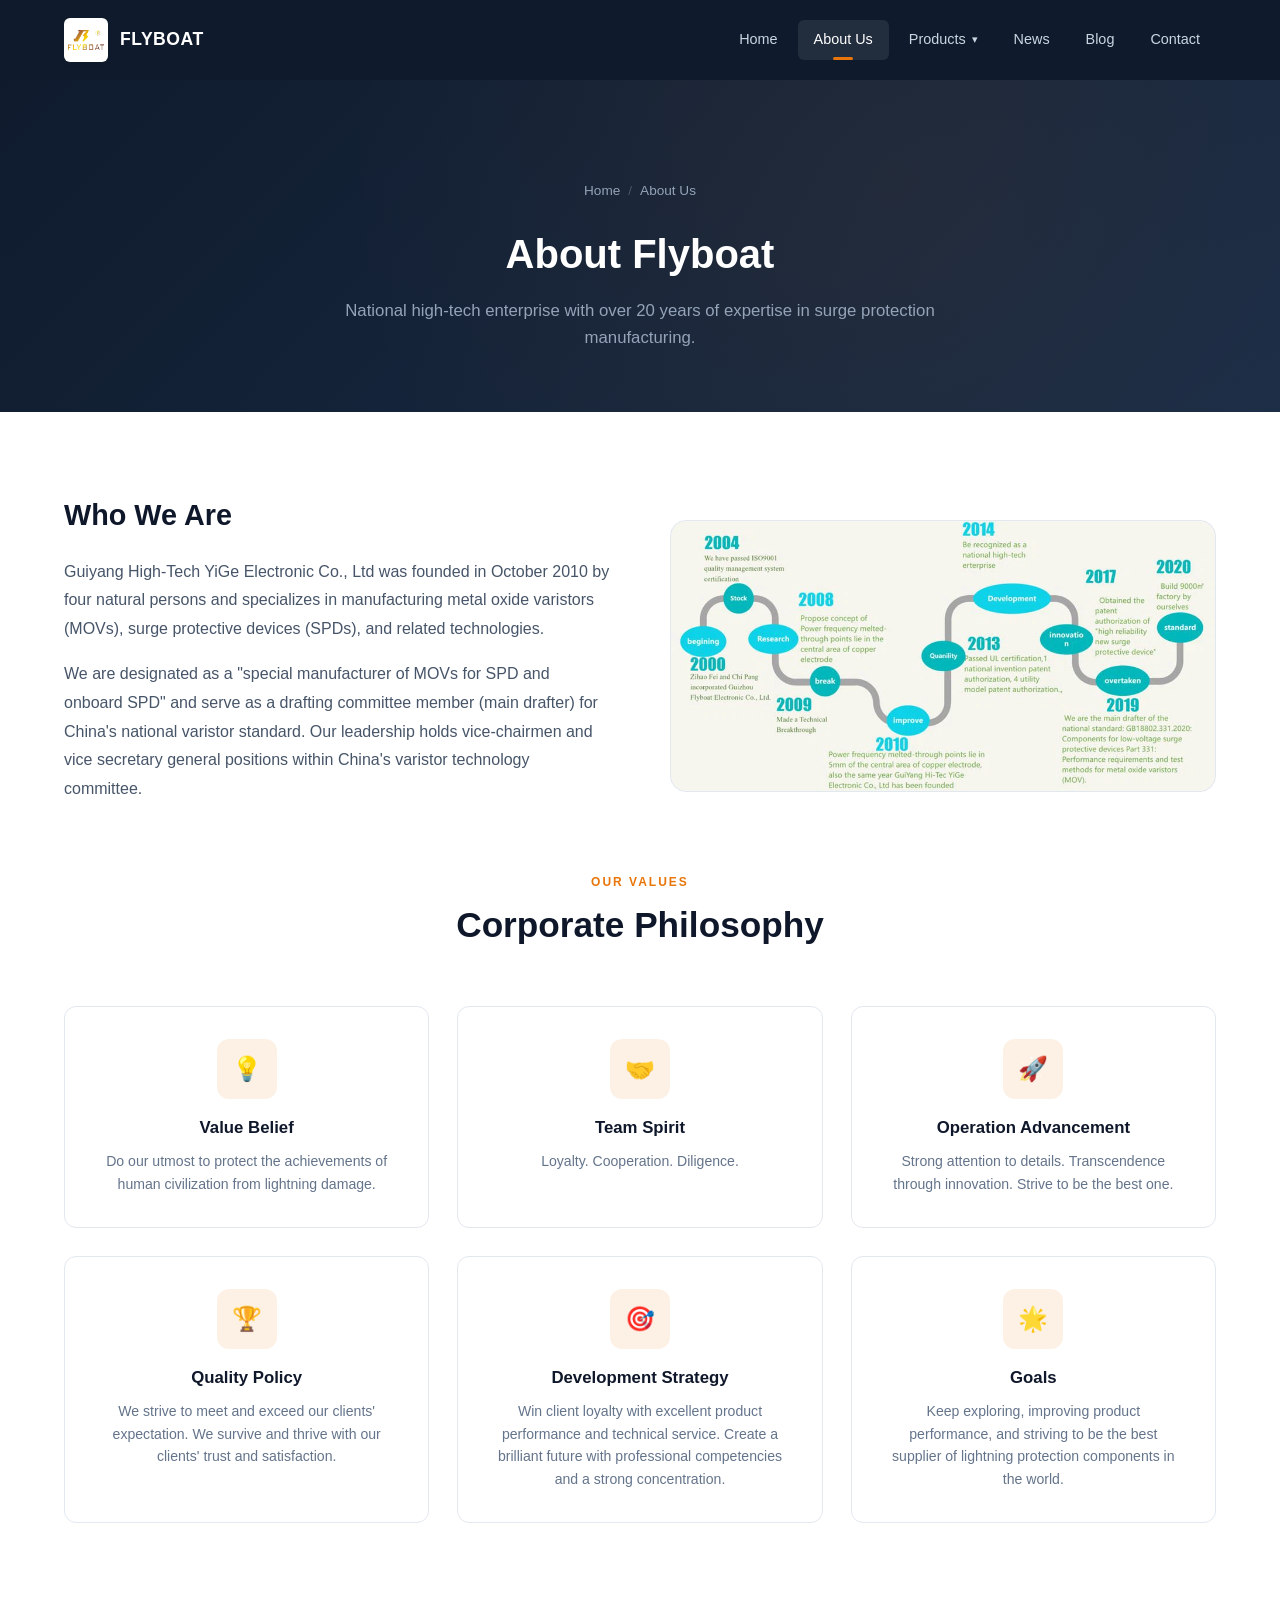
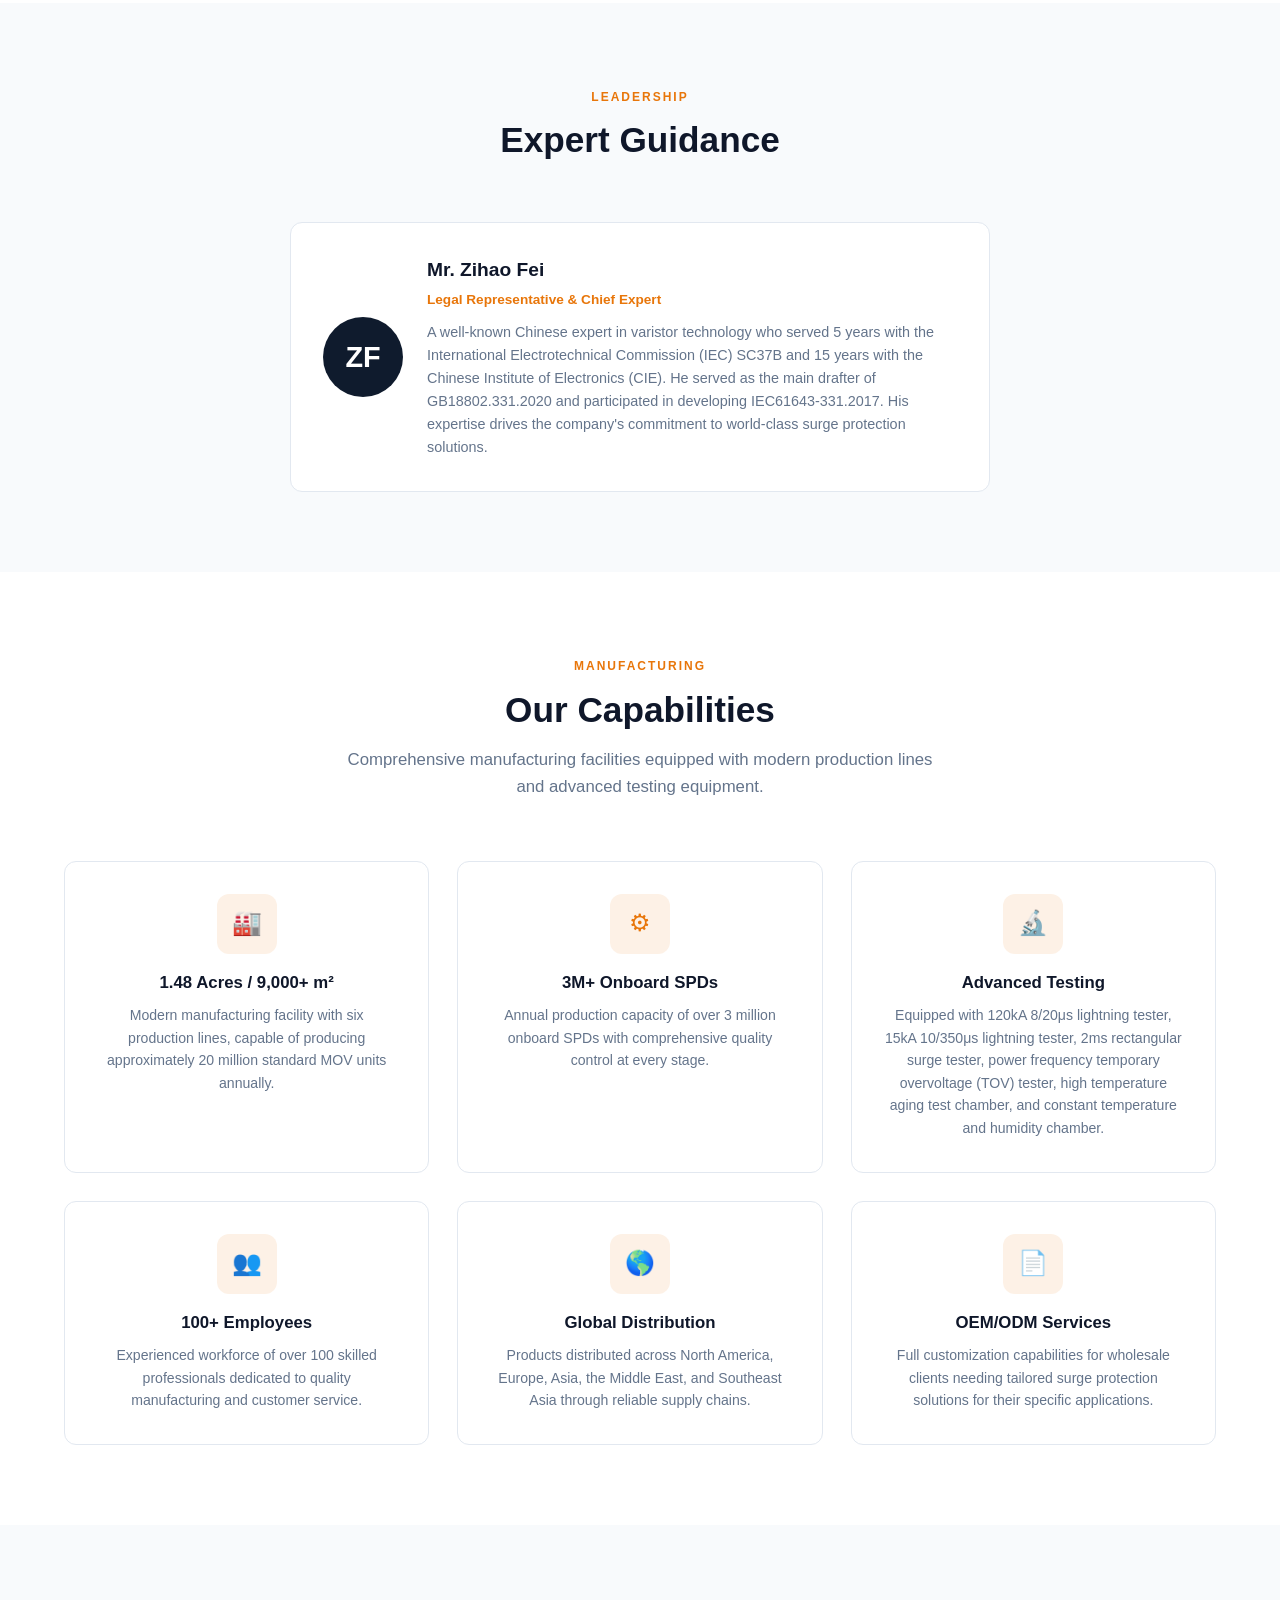
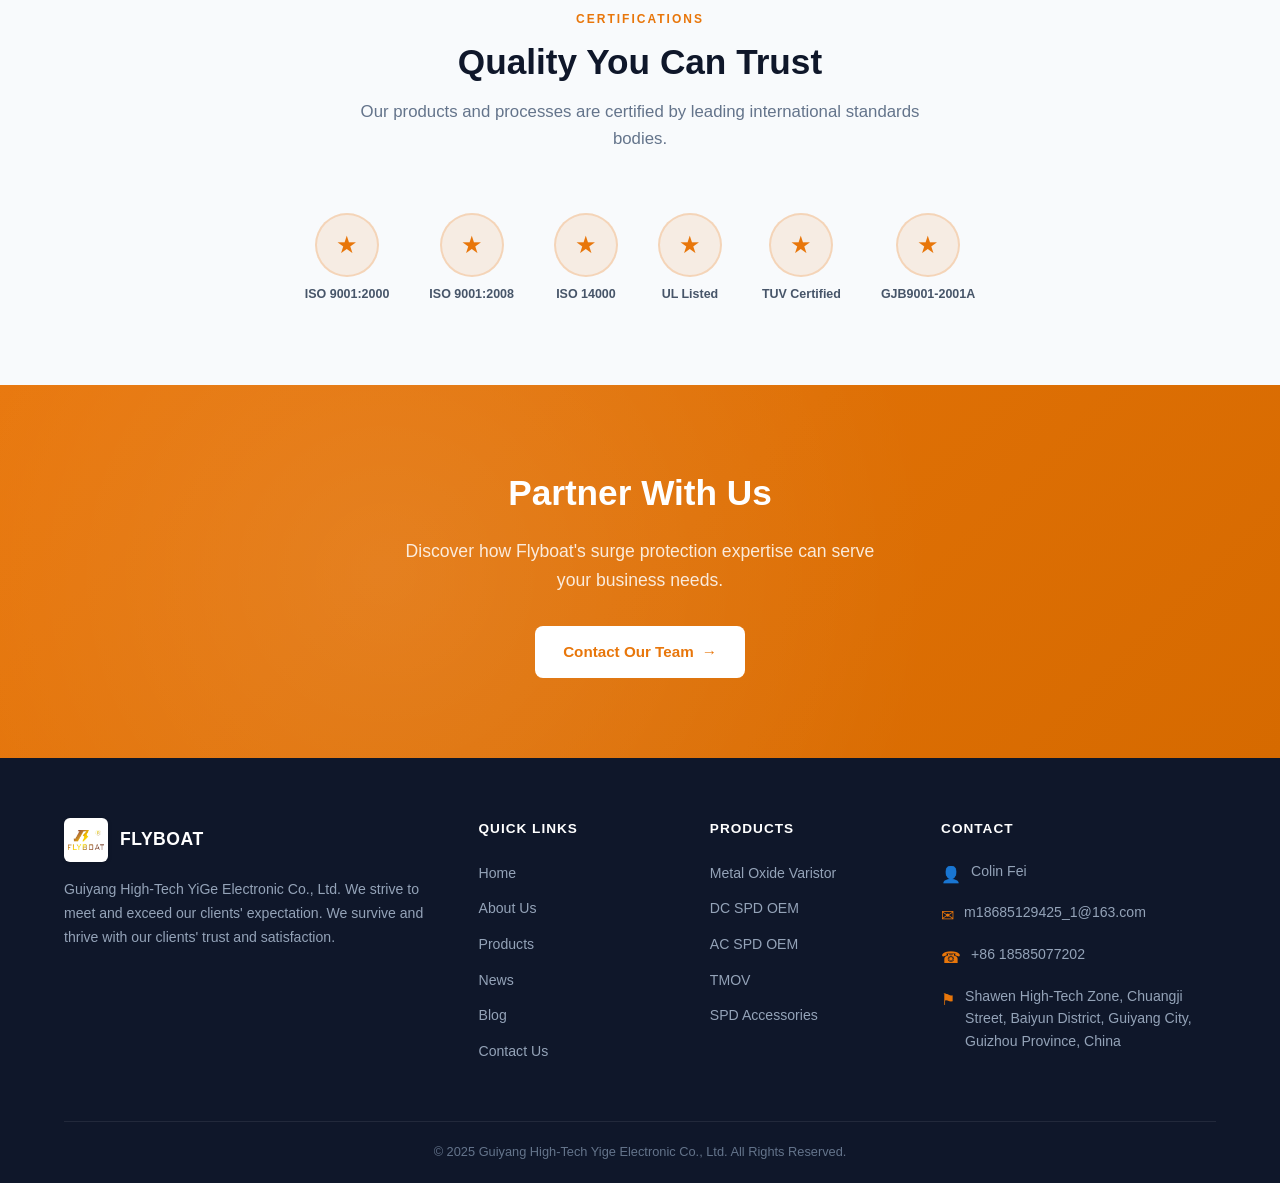
==== commit ed1fecaf: "Fixed home page figures, e.g. Covered area, facilities, and production units per year" ====
--- a/about.html
+++ b/about.html
@@ -140,8 +140,8 @@
       <div class="capabilities-grid">
         <div class="capability-card">
           <div class="capability-icon">&#127981;</div>
-          <h3>9,000+ m&sup2; Facility</h3>
-          <p>Modern manufacturing facility with three production lines, capable of producing approximately 15 million 34S standard MOVs annually.</p>
+          <h3>1.48 Acres / 9,000+ m&sup2;</h3>
+          <p>Modern manufacturing facility with six production lines, capable of producing approximately 20 million standard MOV units annually.</p>
         </div>
         <div class="capability-card">
           <div class="capability-icon">&#9881;</div>
--- a/css/style.css
+++ b/css/style.css
@@ -636,9 +636,9 @@
 }
 
 .stats-grid {
-  display: grid;
-  grid-template-columns: repeat(6, 1fr);
-  gap: 24px;
+  display: flex;
+  justify-content: space-between;
+  flex-wrap: nowrap;
   text-align: center;
 }
 
@@ -2712,7 +2712,9 @@
   }
 
   .stats-grid {
-    grid-template-columns: repeat(3, 1fr);
+    flex-wrap: wrap;
+    justify-content: center;
+    gap: 20px 32px;
   }
 
   .footer-grid {
@@ -2847,8 +2849,9 @@
   }
 
   .stats-grid {
-    grid-template-columns: repeat(2, 1fr);
-    gap: 20px;
+    flex-wrap: wrap;
+    justify-content: center;
+    gap: 16px 24px;
   }
 
   .footer-grid {
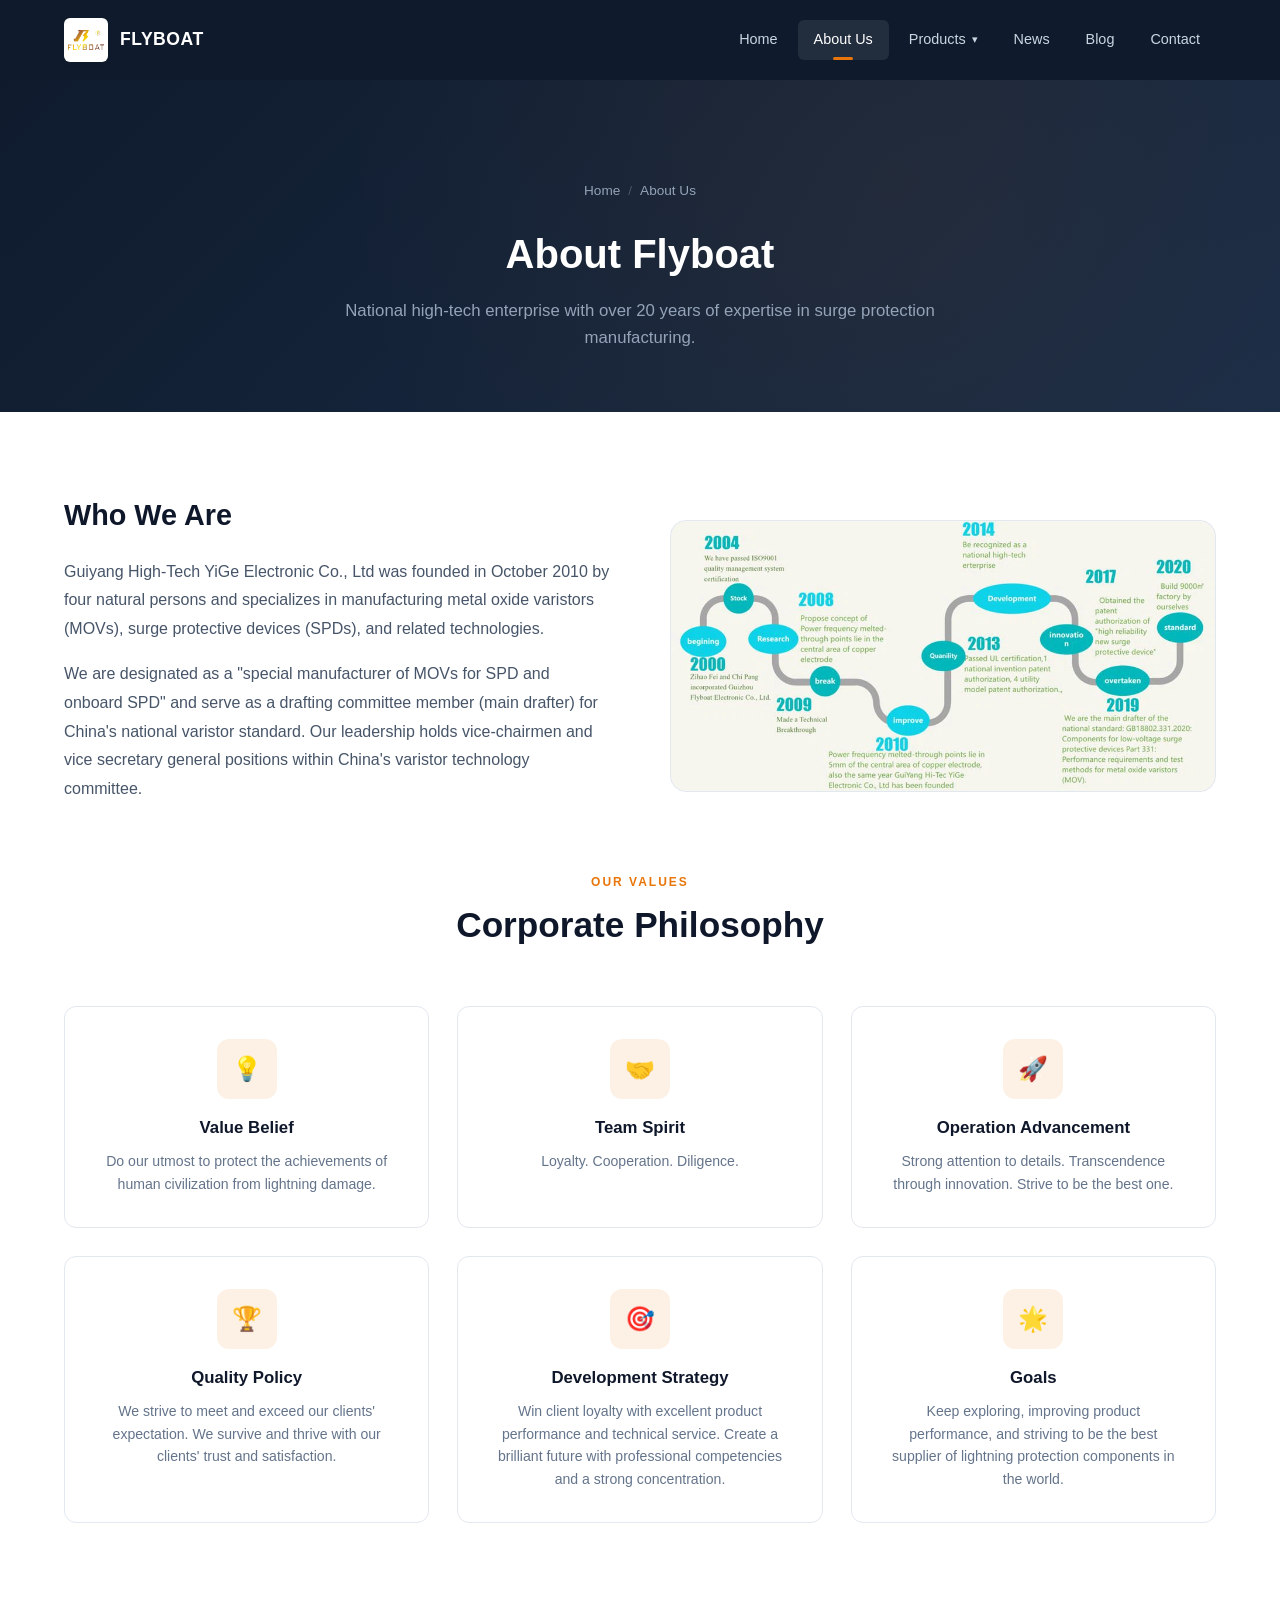
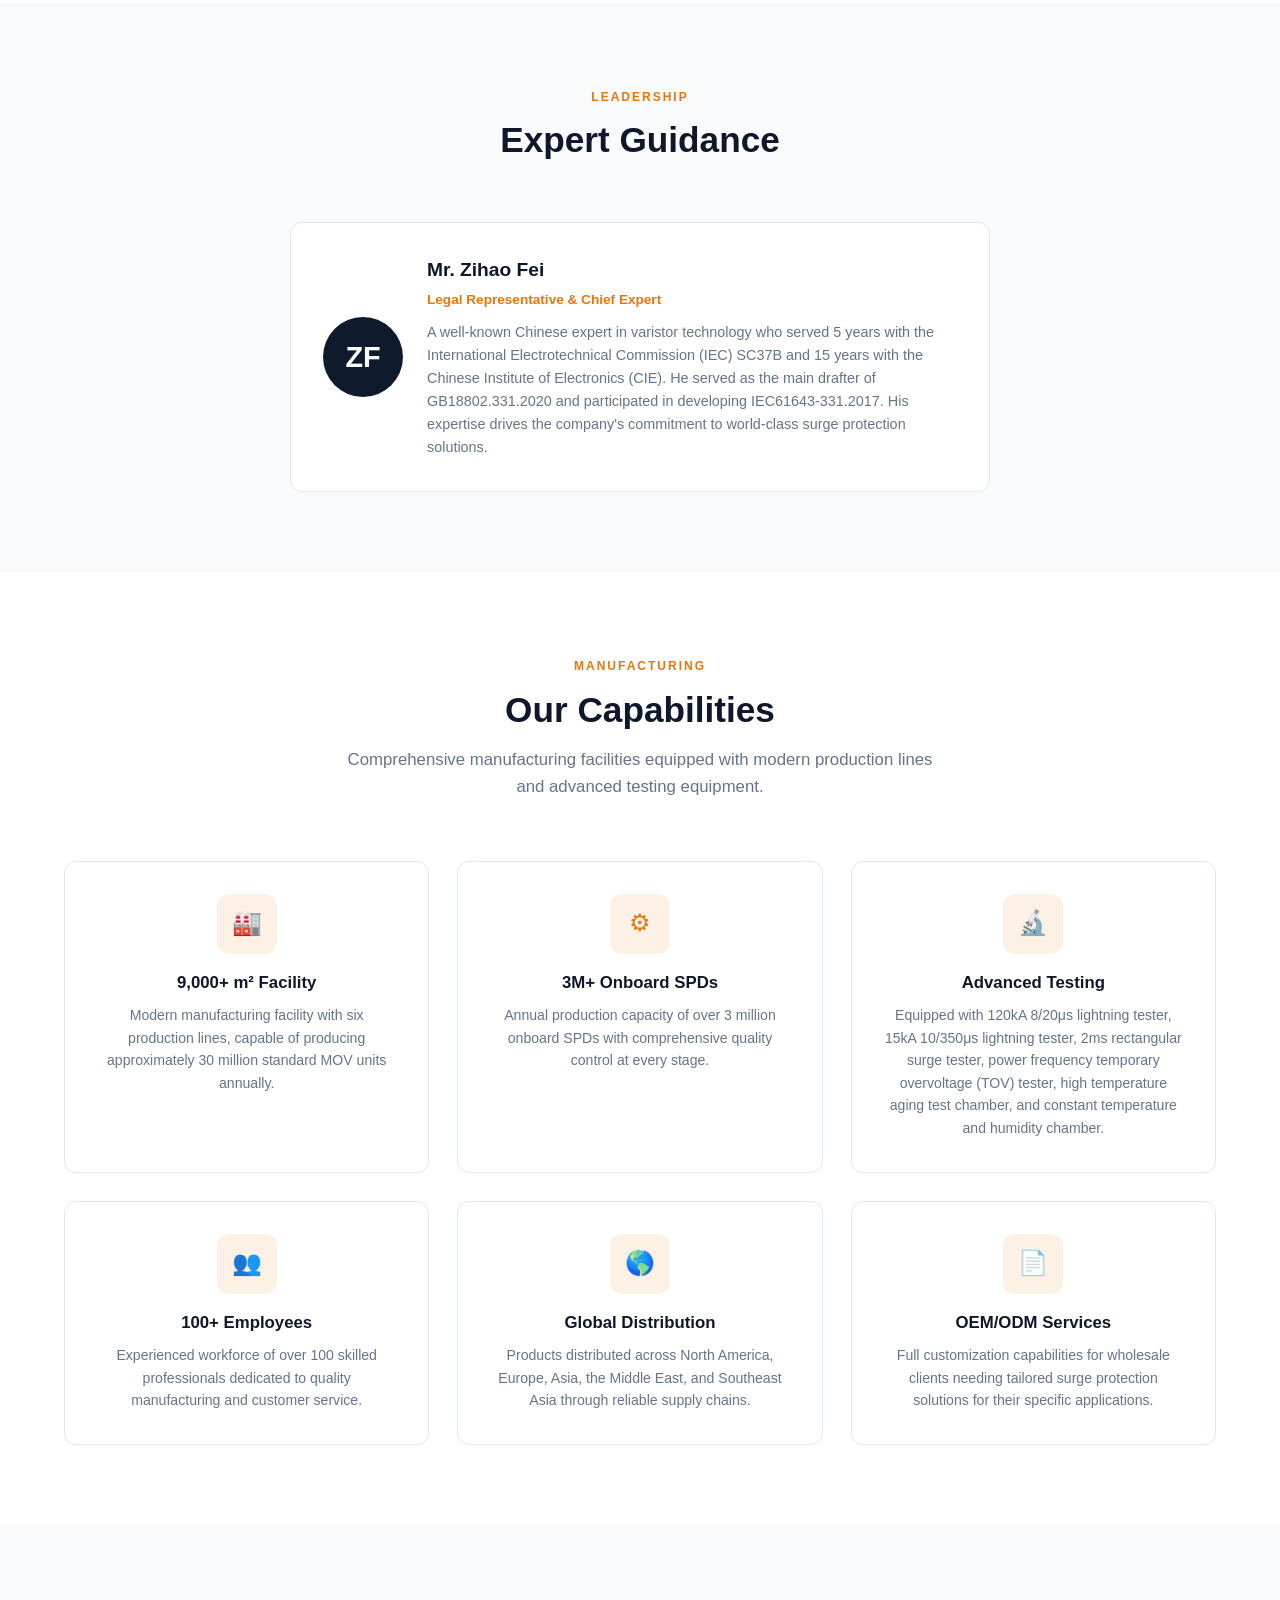
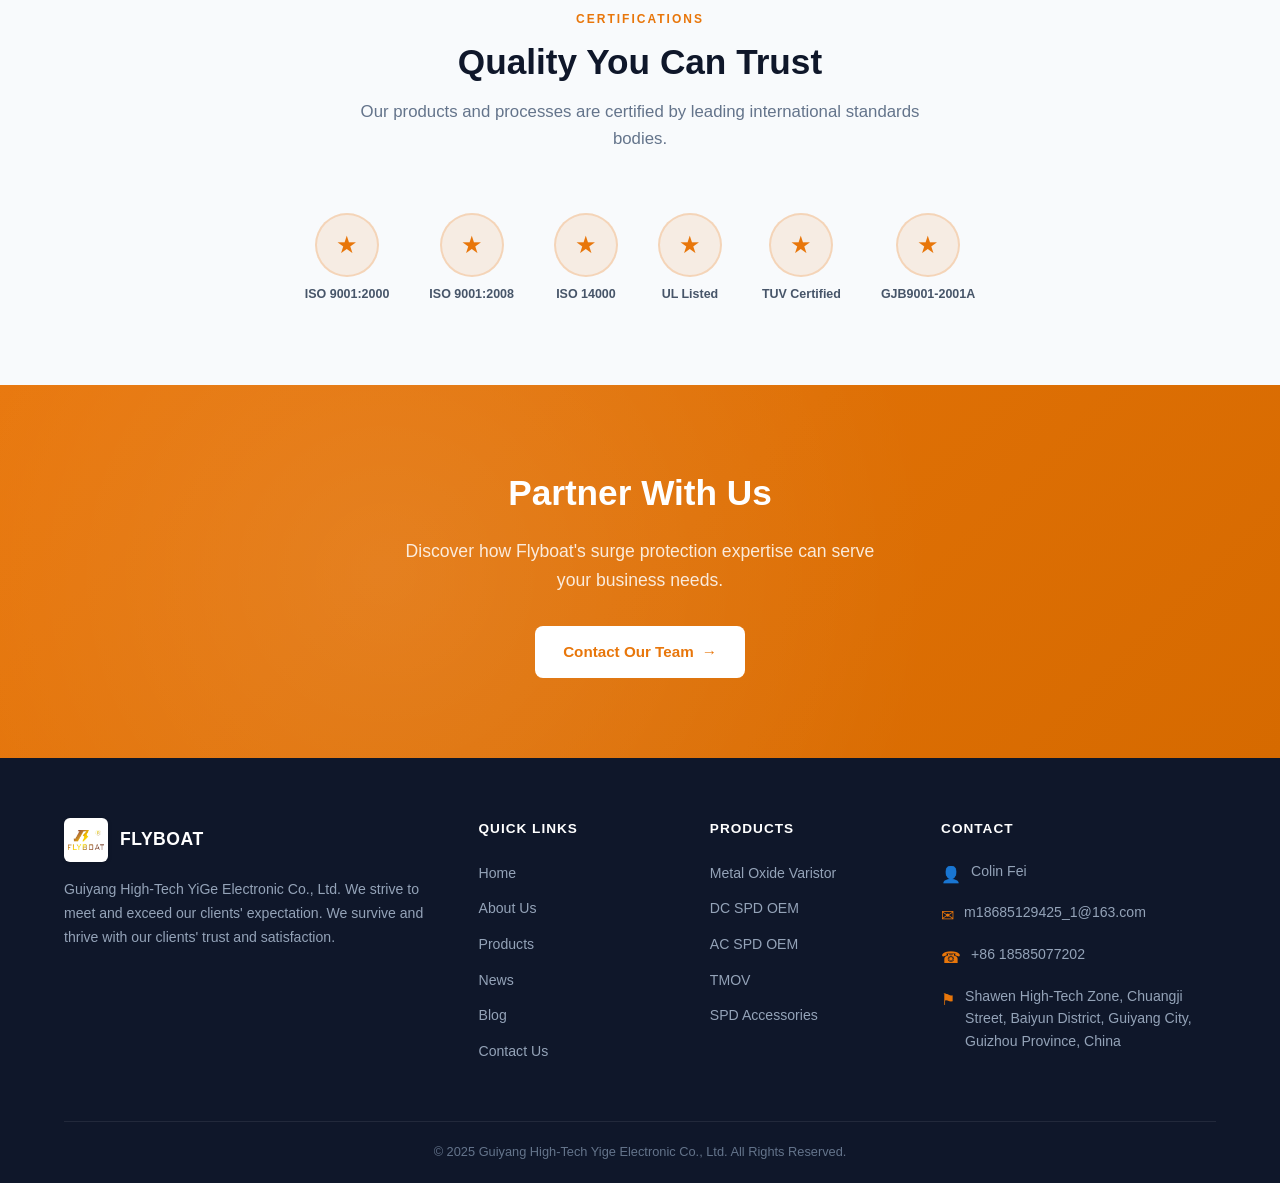
==== commit 7c3c648f: "Updated stats bar" ====
--- a/about.html
+++ b/about.html
@@ -140,8 +140,8 @@
       <div class="capabilities-grid">
         <div class="capability-card">
           <div class="capability-icon">&#127981;</div>
-          <h3>1.48 Acres / 9,000+ m&sup2;</h3>
-          <p>Modern manufacturing facility with six production lines, capable of producing approximately 20 million standard MOV units annually.</p>
+          <h3>9,000+ m&sup2; Facility</h3>
+          <p>Modern manufacturing facility with six production lines, capable of producing approximately 30 million standard MOV units annually.</p>
         </div>
         <div class="capability-card">
           <div class="capability-icon">&#9881;</div>
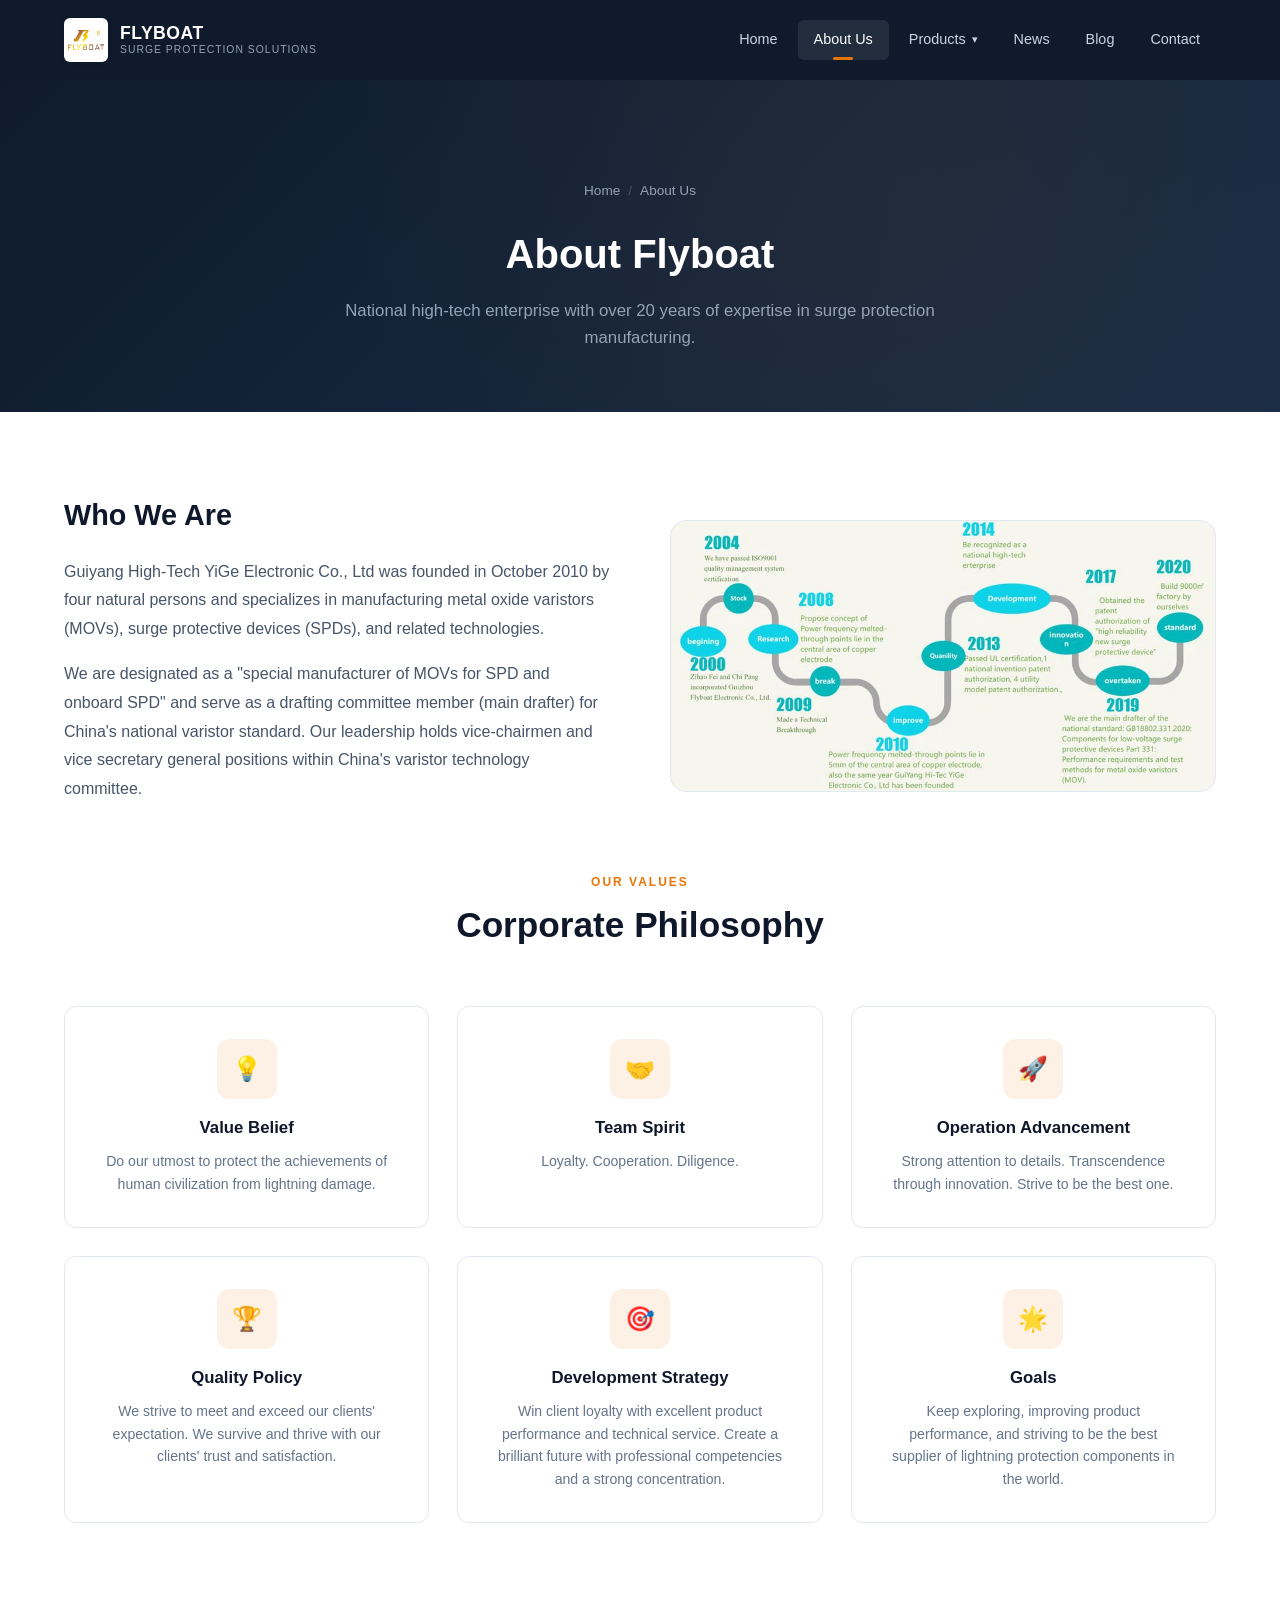
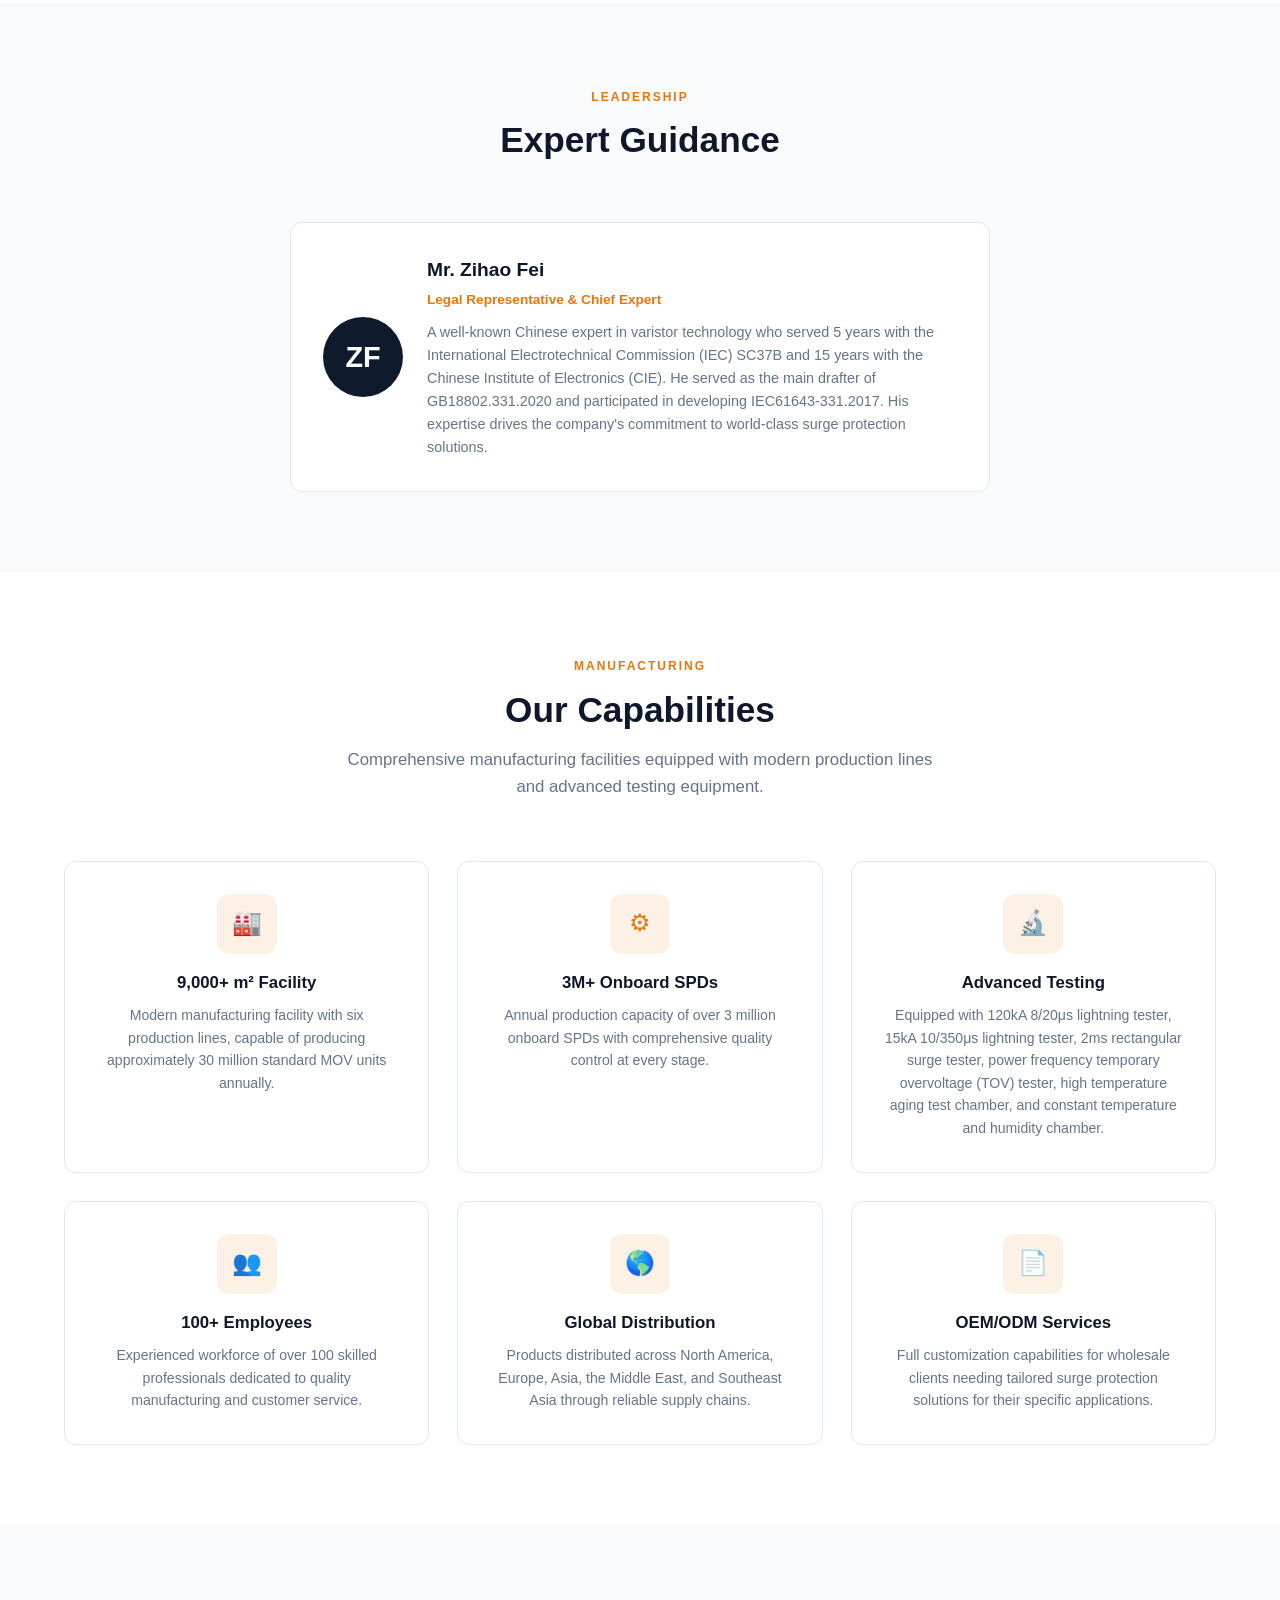
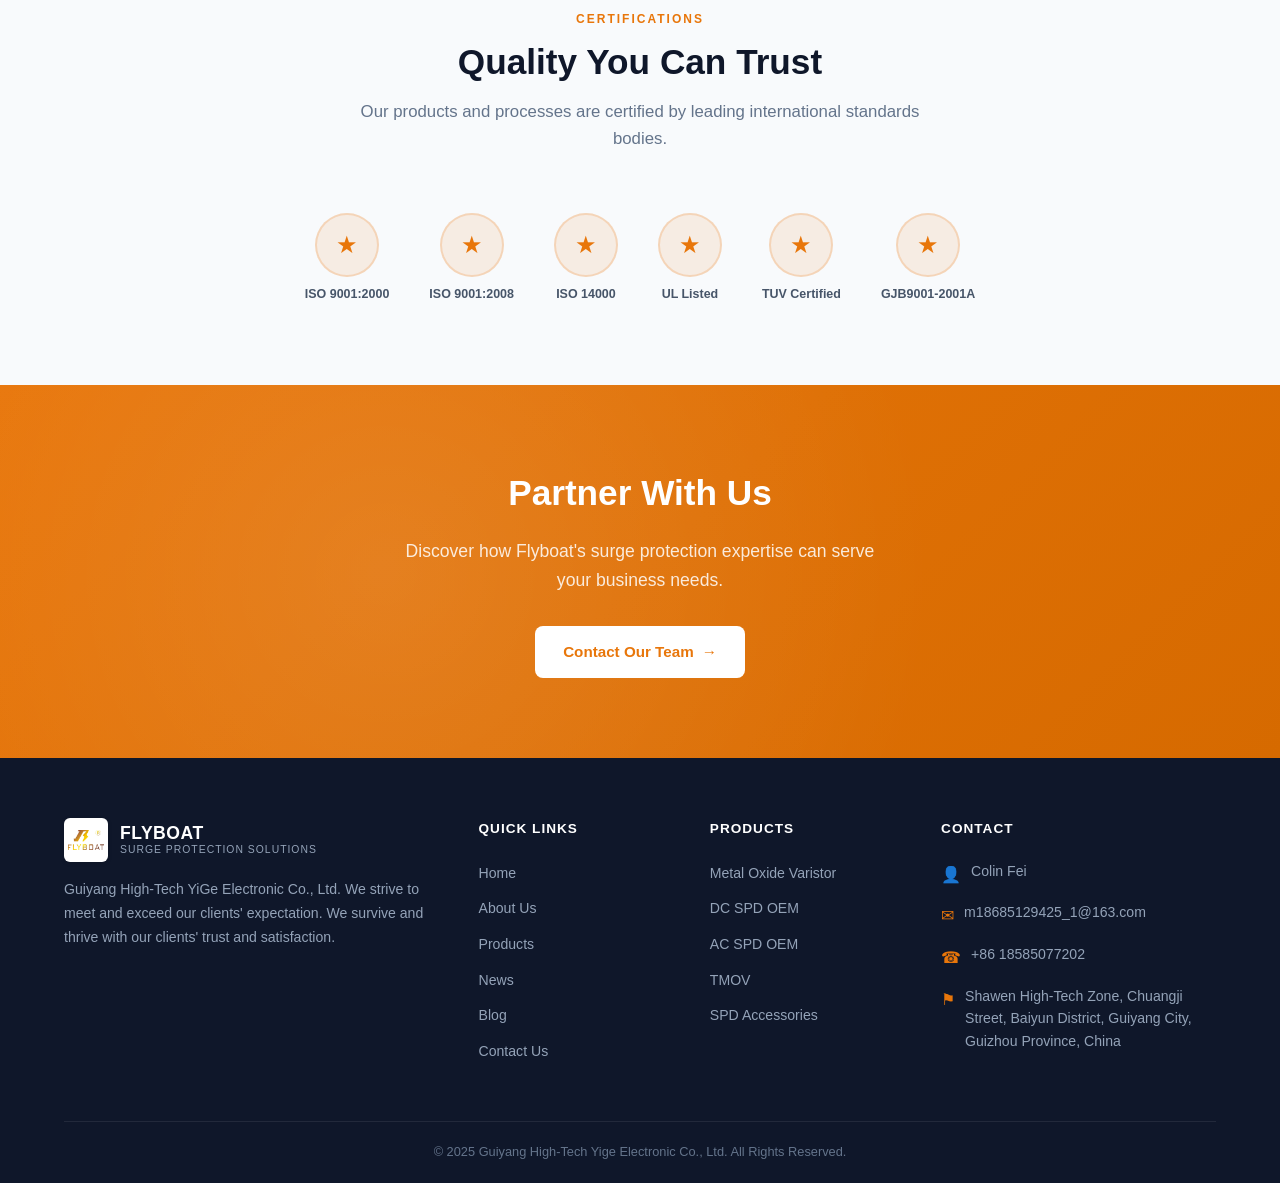
==== commit 3012a863: "Added logo-side description to top left logo for all pages" ====
--- a/about.html
+++ b/about.html
@@ -14,7 +14,7 @@
     <div class="container">
       <a href="index.html" class="logo">
         <img src="images/logo.jpg" alt="Flyboat Logo" class="logo-img">
-        <span>FLYBOAT</span>
+        <span>FLYBOAT<span class="logo-sub">Surge Protection Solutions</span></span>
       </a>
       <nav class="nav">
         <a href="index.html">Home</a>
@@ -225,7 +225,7 @@
         <div class="footer-brand">
           <div class="logo">
             <img src="images/logo.jpg" alt="Flyboat Logo" class="logo-img">
-            <span>FLYBOAT</span>
+            <span>FLYBOAT<span class="logo-sub">Surge Protection Solutions</span></span>
           </div>
           <p>Guiyang High-Tech YiGe Electronic Co., Ltd. We strive to meet and exceed our clients' expectation. We survive and thrive with our clients' trust and satisfaction.</p>
         </div>
